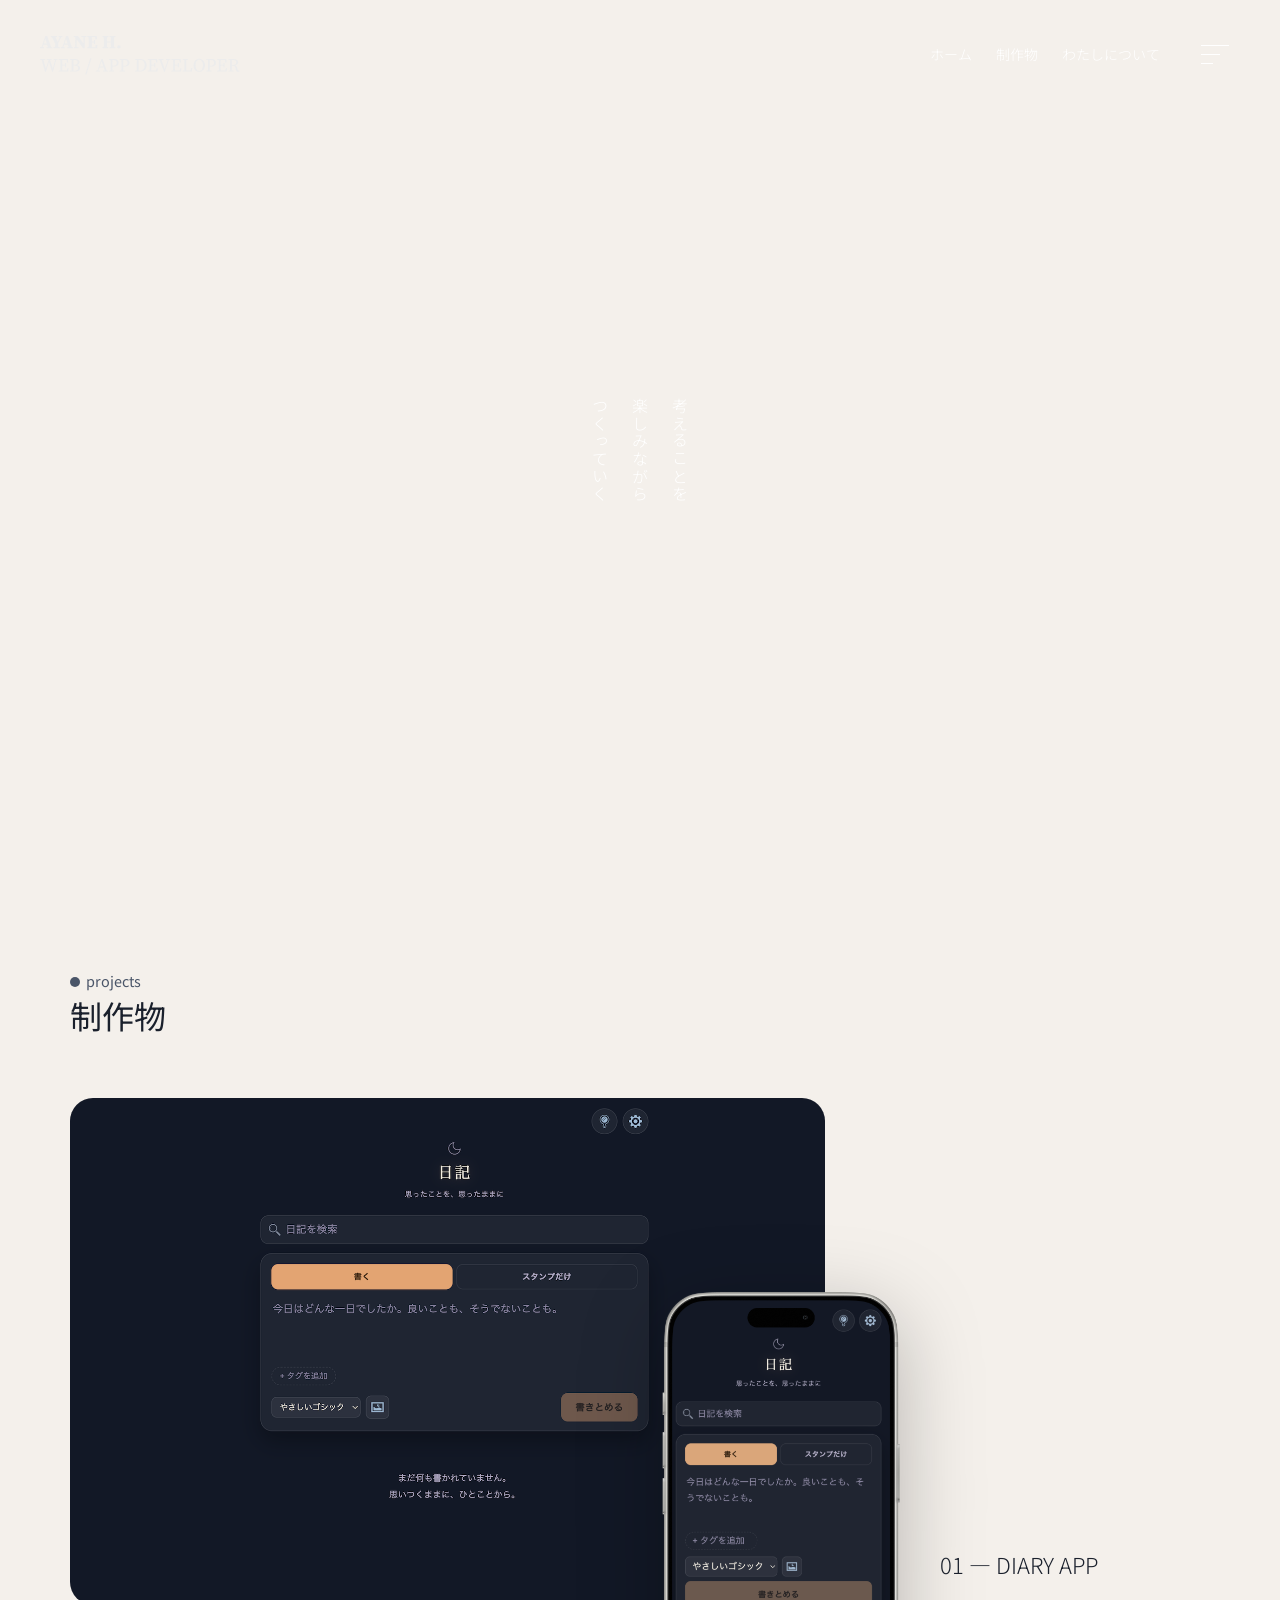
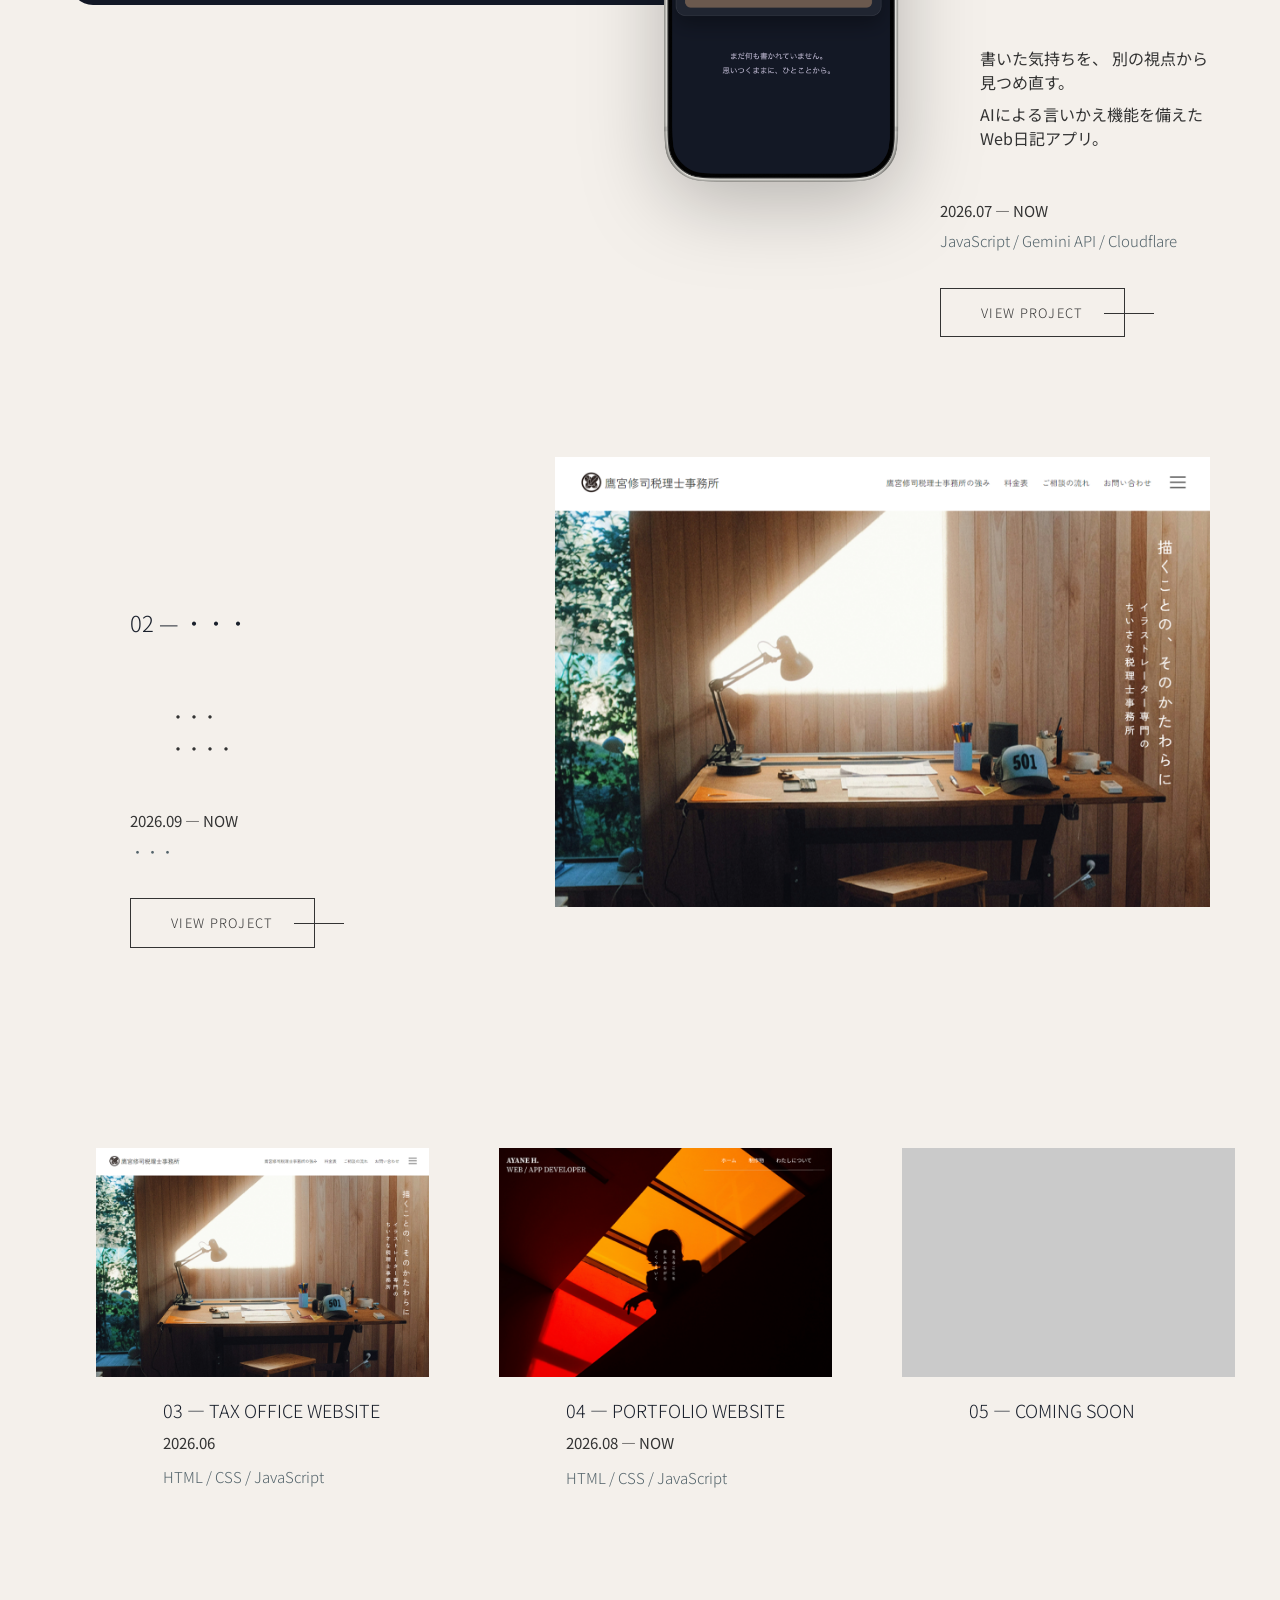
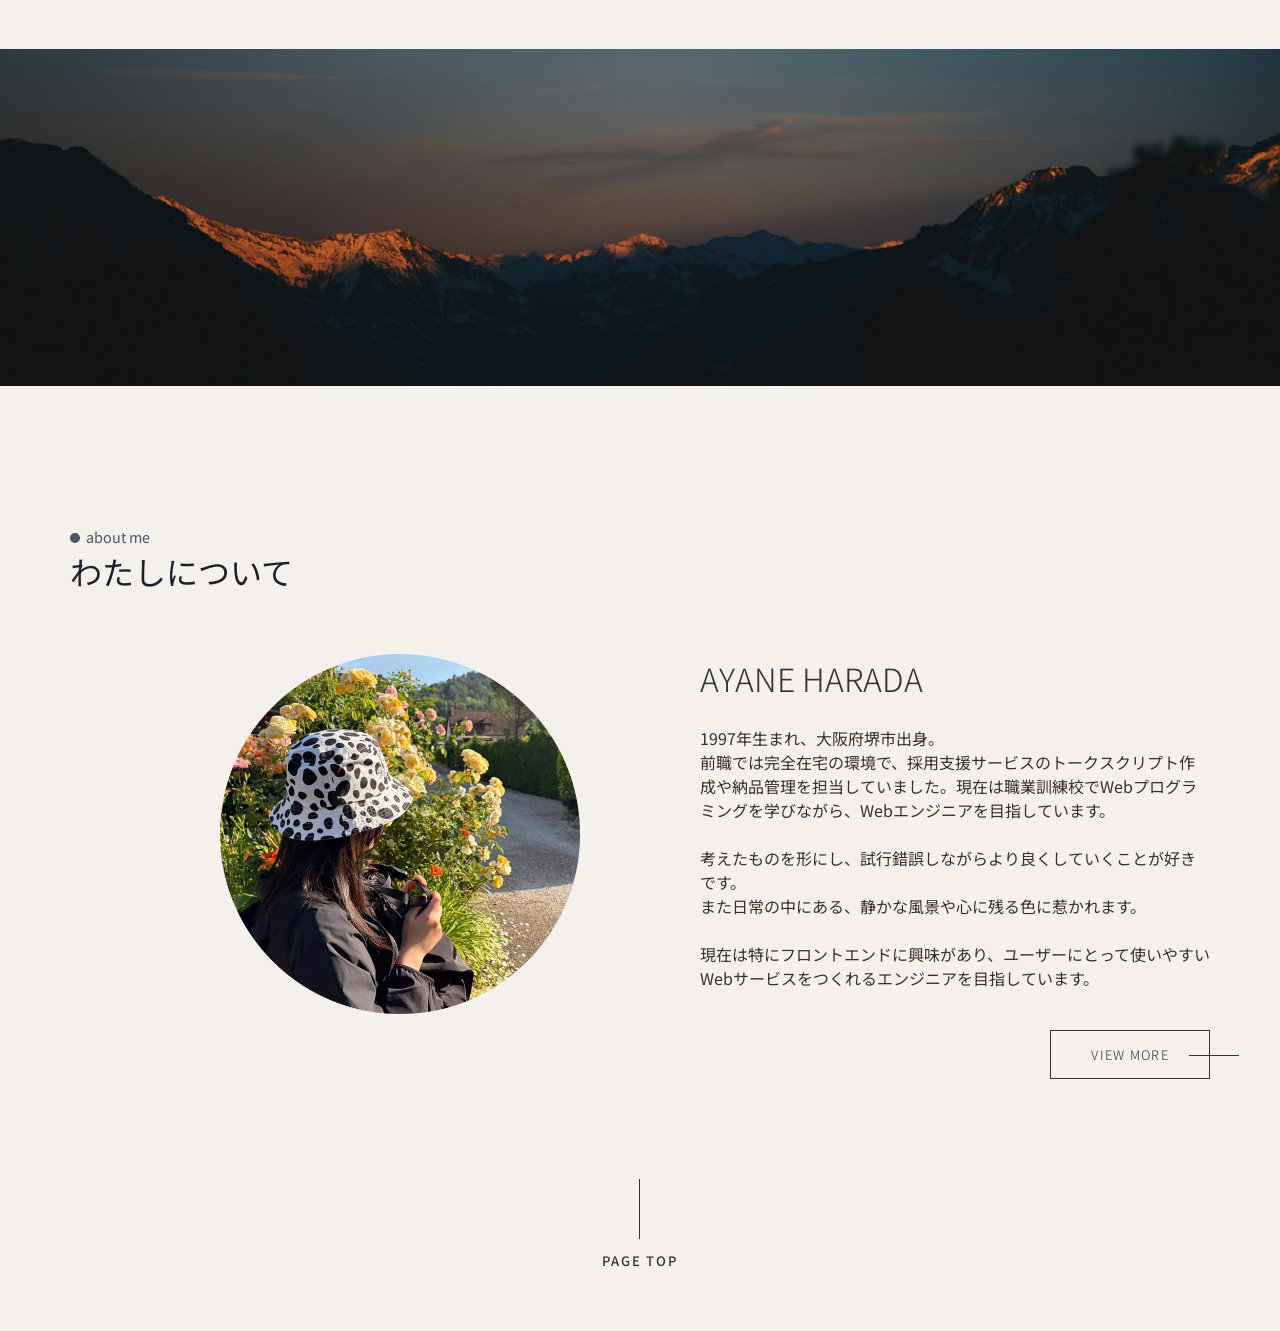
==== index.html @ 37dd0d67 "aboutセクションとページトップボタンを実装 - わたしについて(about)セクションのHTML/CSSを実装 - 区切り画像を通過している間だけハンバーガーメニューの色を白に切り替えるよう対応 " ====
<!DOCTYPE html>
<html lang="ja">

<head>
    <meta charset="UTF-8">
    <meta name="viewport" content="width=device-width, initial-scale=1.0">
    <title>Ayane Harada Portfolio</title>
    <link rel="stylesheet" href="css/style.css">
    <link rel="stylesheet" href="css/responsive.css">
    <link rel="preconnect" href="https://fonts.googleapis.com">
    <link rel="preconnect" href="https://fonts.gstatic.com" crossorigin>
    <link href="https://fonts.googleapis.com/css2?family=Noto+Sans+JP:wght@100..900&display=swap" rel="stylesheet">
</head>

<body>

    <header id="header">
        <p id="home">
            <a href="index.html">
                <img src="img/APP DEVELOPER.svg" alt="サイトロゴ" width="200" height="50">
            </a>
        </p>

        <nav>
            <ul class="nav-list">
                <li><a href="#home">ホーム</a></li>
                <li><a href="#projects-page">制作物</a></li>
                <li><a href="#aboutme-page">わたしについて</a></li>
            </ul>
        </nav>

        <!-- ハンバーガーメニュー -->
        <button class="burger-btn" aria-label="メニューを開く" aria-expanded="false">
            <span></span>
            <span></span>
            <span></span>
        </button>

        <!-- メニュー展開パネル -->
        <div class="menu-panel">
            <nav class="menu-panel-nav">
                <ul>
                    <li><a href="#home">ホーム</a></li>
                    <li><a href="#projects-page">制作物</a></li>
                    <li><a href="#aboutme-page">わたしについて</a></li>
                </ul>
            </nav>
        </div>
    </header>

    <main>
        <!-- ファーストビュー -->
        <section class="hero-section">
            <div class="slider-container">
                <!-- 初回演出用レイヤー（最前面で1回だけスライドインしてフェードアウト） -->
                <div class="image src1 slide-once"></div>

                <!-- ループ用レイヤー（最初から15秒周期でフェードループ） -->
                <div class="image src1 fade-loop"></div>
                <div class="image src2 fade-loop"></div>
                <div class="image src3 fade-loop"></div>
            </div>

            <div class="hero-text">
                <div class="text-column">考えることを</div>
                <div class="text-column">楽しみながら</div>
                <div class="text-column">つくっていく</div>
            </div>
        </section>

        <!-- 制作物 -->
        <section id="projects-page" class="projects-section">

            <h2>
                <span class="en">projects</span>
                <span class="ja">制作物</span>
            </h2>

            <!-- 制作物リスト -->
            <div class="projects-list">

                <!-- 作品01：画像（PC+スマホ）→ テキストの順 -->
                <article class="project-item project-item--featured project-item--01">
                    <a href="#" class="project-media">
                        <img src="img/日記アプリSS.png" alt="日記アプリPC版画面" class="project-media__pc">
                        <img src="img/日記アプリスマホSS.png" alt="日記アプリスマホ版画面" class="project-media__sp">
                    </a>

                    <div class="project-info">
                        <h3 class="project-info__title">01 — DIARY APP</h3>
                        <p class="project-info__text">書いた気持ちを、 別の視点から見つめ直す。</p>
                        <p class="project-info__text">AIによる言いかえ機能を備えた Web日記アプリ。</p>

                        <div class="project-meta">
                            <span class="project-meta__date">2026.07 — NOW</span>
                            <span class="project-meta__tech">JavaScript / Gemini API / Cloudflare</span>
                        </div>
                        <a class="project-button" href="#">VIEW PROJECT</a>
                    </div>
                </article>

                <!-- 作品02：テキスト → 画像の順（DOM順を入れ替えるだけで左右反転） -->
                <article class="project-item project-item--featured project-item--02">
                    <div class="project-info">
                        <h3 class="project-info__title">02 — ・・・</h3>
                        <p class="project-info__text">・・・</p>
                        <p class="project-info__text">・・・・</p>

                        <div class="project-meta">
                            <span class="project-meta__date">2026.09 — NOW</span>
                            <span class="project-meta__tech">・・・</span>
                        </div>
                        <a class="project-button" href="#">VIEW PROJECT</a>
                    </div>

                    <div class="project-media">
                        <img src="img/projects2.png" alt="作品02画面" class="project-media__image">
                    </div>
                </article>

                <!-- サブ作品（03以降）：画像 → テキストを縦に並べ、横3列に配置 -->
                <div class="sub-projects">

                    <!-- 03 -->
                    <article class="project-item project-item--sub">
                        <a href="#" class="project-media">
                            <img src="img/projects3.png" alt="作品03画面" class="project-media__image">
                        </a>
                        <h3 class="project-info__title">03 — TAX OFFICE WEBSITE</h3>
                        <div class="project-meta">
                            <span class="project-meta__date">2026.06</span>
                            <span class="project-meta__tech">HTML / CSS / JavaScript</span>
                        </div>
                    </article>

                    <!-- 04 -->
                    <article class="project-item project-item--sub">
                        <a href="#" class="project-media">
                            <img src="img/projects4.png" alt="作品04画面" class="project-media__image">
                        </a>
                        <h3 class="project-info__title">04 — PORTFOLIO WEBSITE</h3>
                        <div class="project-meta">
                            <span class="project-meta__date">2026.08 — NOW</span>
                            <span class="project-meta__tech">HTML / CSS / JavaScript</span>
                        </div>
                    </article>

                    <!-- 05 -->
                    <article class="project-item project-item--sub">
                        <a href="#" class="project-media">
                            <img src="img/projects5.png" alt="作品05画面" class="project-media__image">
                        </a>
                        <h3 class="project-info__title">05 — COMING SOON</h3>
                        <div class="project-meta">
                            <!-- <span class="project-meta__date">2026.08 — NOW</span> -->
                            <!-- <span class="project-meta__tech">HTML / CSS / JavaScript</span> -->
                        </div>
                    </article>
                </div>
            </div>
        </section>

        <!-- 区切り画像 -->
        <section class="section-divider">
            <img src="img/Night.png" alt="">
        </section>

        <!-- わたしについて -->
        <section id="aboutme-page" class="about-section">

            <h2>
                <span class="en">about me</span>
                <span class="ja">わたしについて</span>
            </h2>

            <div class="about-layout">
                <div class="about-media">
                    <img src="img/AboutMe.png" alt="原田彩音">
                </div>

                <div class="about-content">
                    <p class="about-name">AYANE HARADA</p>

                    <div class="about-block">
                        <p class="about-text">
                            1997年生まれ、大阪府堺市出身。
                        </p>
                        <p class="about-text">
                            前職では完全在宅の環境で、採用支援サービスのトークスクリプト作成や納品管理を担当していました。現在は職業訓練校でWebプログラミングを学びながら、Webエンジニアを目指しています。
                        </p>
                    </div>

                    <div class="about-block">
                        <p class="about-text">
                            考えたものを形にし、試行錯誤しながらより良くしていくことが好きです。<br>また日常の中にある、静かな風景や心に残る色に惹かれます。
                        </p>
                    </div>

                    <div class="about-block">
                        <p class="about-text">
                            現在は特にフロントエンドに興味があり、ユーザーにとって使いやすいWebサービスをつくれるエンジニアを目指しています。
                        </p>
                    </div>

                    <a class="project-button" href="#">VIEW MORE</a>
                </div>
            </div>
        </section>

        <!-- TOPに戻る -->
        <a href="#" class="page-top" aria-label="ページトップへ戻る">
            <span class="page-top__line"></span>
            <span class="page-top__text">PAGE TOP</span>
        </a>
    </main>

    <script src="js/script.js"></script>
</body>

</html>
---- css/style.css ----
@charset "utf-8";

/* ==========================================
リセットCSS
========================================== */
*,
*::before,
*::after {
    box-sizing: border-box;
}

body {
    margin: 0;
    padding: 0;
    line-height: 1.5;
    background-color: #f4f0eb;
    font-family: "Noto Sans JP", sans-serif;
    font-weight: 500;
    color: #333333;
}

img {
    max-width: 100%;
    height: auto;
    vertical-align: middle;
}

a {
    color: inherit;
    text-decoration: none;
}

ul,
ol {
    list-style: none;
    margin: 0;
    padding: 0;
}

/* ==========================================
ヘッダー
========================================== */
#header {
    position: absolute;
    top: 0;
    left: 0;
    width: 100%;
    z-index: 10;
    /* 画像より前面に表示 */

    /* レイアウト調整用（ロゴとナビを両端に配置） */
    display: flex;
    justify-content: space-between;
    align-items: center;
    padding: 20px 40px;
    /* 余白はお好みで調整 */
    box-sizing: border-box;
}

nav {
    position: fixed;
    top: 41px;
    right: 120px;
    z-index: 210;
}

/* メニューの文字を横並びにする */
.nav-list {
    display: flex;
    align-items: center;
    gap: 24px;
    list-style: none;
    margin: 0;
    padding: 0;

    transition: opacity 0.45s ease, transform 0.45s ease;
}

/* スクロール時：ナビだけ小さくして消す */
#header.is-scrolled .nav-list {
    opacity: 0;
    transform: translateX(40px);
    pointer-events: none;
}

#header.is-scrolled .burger-btn span {
    background-color: #333333;
}

#header.is-over-divider .burger-btn span {
    background-color: #FFFFFF;
}

ul a {
    color: #FFFFFF;
    font-size: 14px;
    white-space: nowrap;
    font-weight: 300;
    /* 画面が狭くなっても文字が途中で改行されないようにする */
}

.burger-btn {
    position: fixed;
    /* absolute → fixed。ヘッダーから切り離して単独で画面に固定 */
    top: 45px;
    /* ヘッダー基準のtop:50%だったので、画面基準の数値に置き換え。見た目を見て微調整してください */
    right: 4%;
    width: 28px;
    height: 20px;
    background: none;
    border: none;
    cursor: pointer;
    z-index: 210;
}

.burger-btn span {
    display: block;
    position: absolute;
    left: 0;
    height: 1px;
    background-color: #FFFFFF;
    transition: transform 0.3s ease, opacity 0.3s ease,
        top 0.3s ease background-color 0.3s ease;
}

.burger-btn span:nth-child(1) {
    top: 0;
    width: 100%;
    /* 1番上：一番長い (28px) */
}

.burger-btn span:nth-child(2) {
    top: 9px;
    width: 70%;
    /* 真ん中：中くらい (約20px) */
}

.burger-btn span:nth-child(3) {
    top: 18px;
    width: 45%;
    /* 1番下：一番短い (約13px) */
}

.burger-btn.is-active span:nth-child(1) {
    top: 9px;
    width: 100%;
    transform: rotate(45deg);
}

.burger-btn.is-active span:nth-child(2) {
    opacity: 0;
}

.burger-btn.is-active span:nth-child(3) {
    top: 9px;
    width: 100%;
    transform: rotate(-45deg);
}

/* ==========================================
ハンバーガーメニュー展開パネル
========================================== */

.menu-panel {
    position: fixed;
    top: 20px;
    right: 20px;
    width: 250px;
    min-height: 260px;
    padding: 80px 40px 40px;
    background-color: #E8E1D8;
    border-radius: 12px;
    z-index: 100;
    opacity: 0;
    visibility: hidden;
    transform: translateY(-15px) scale(0.96);
    transform-origin: top right;
    transition:
        opacity 0.5s ease,
        transform 0.5s ease,
        visibility 0.5s ease;
}

.menu-panel.is-open {
    opacity: 1;
    visibility: visible;
    transform: translateY(0) scale(1);
}

.menu-panel-nav ul {
    display: flex;
    flex-direction: column;
    gap: 25px;
}

.menu-panel-nav a {
    display: block;
    color: #333333;
    font-size: 15px;
    font-weight: 400;
    transition: opacity 0.2s ease;
}

.menu-panel-nav a:hover {
    opacity: 0.5;
}

.burger-btn.is-active span {
    background-color: #333333;
}


/* ==========================================
ファーストビュー全体設定
========================================== */
.hero-section {
    position: relative;
    width: 100%;
    height: 100vh;
    overflow: hidden;
}

/* ==========================================
スライドコンテナ＆画像設定
========================================== */
.slider-container {
    position: absolute;
    top: 0;
    left: 0;
    width: 100%;
    height: 100%;
    z-index: 1;
}

.image {
    position: absolute;
    top: 0;
    left: 0;
    bottom: 0;
    right: 0;
    opacity: 0;
    background-size: cover;
    background-position: center center;
}

/* 画像パス指定 */
.src1 {
    background-image: url(../img/FVimage1.jpg);
}

.src2 {
    background-image: url(../img/FVimage2.jpg);
}

.src3 {
    background-image: url(../img/FVimage3.jpg);
}

/* ==========================================
アニメーション制御（分離構造）
 ========================================== */
/* 1. 初回演出（最前面レイヤー：1周目・1枚目専用） - z-index: 2 で手前に配置 - 無限ループ（infinite）ではなく「1」回のみ実行 */
.image.slide-once {
    z-index: 2;
    animation: first-slide-animation 15s 1 forwards;
    animation-delay: 3s;
}

.fade-loop:nth-of-type(2) {
    animation: image-switch-animation 15s infinite;
    animation-delay: 18s;
}

/* 2枚目：5秒後からスタート */
.fade-loop:nth-of-type(3) {
    animation: image-switch-animation 15s infinite;
    animation-delay: 8s;
}

/* 3枚目：10秒後からスタート */
.fade-loop:nth-of-type(4) {
    animation: image-switch-animation 15s infinite;
    animation-delay: 13s;
}

/* ==========================================
Keyframes（アニメーション定義）
========================================== */
/* 初回1回目専用：右からスライドイン */
@keyframes first-slide-animation {
    0% {
        opacity: 0;
        transform: translateX(100%);
    }

    8.33% {
        /* スライドイン完了 */
        opacity: 1;
        transform: translateX(0);
    }

    33.33% {
        /* 表示維持 */
        opacity: 1;
        transform: translateX(0);
    }

    41.66% {
        /* フェードアウト完了（以降は下層のループにバトンタッチ） */
        opacity: 0;
        transform: translateX(0);
    }

    100% {
        opacity: 0;
        transform: translateX(0);
    }
}

/* 2周目以降・2枚目/3枚目：通常のフェードループ */
@keyframes image-switch-animation {
    0% {
        opacity: 0;
    }

    8.33% {
        opacity: 1;
    }

    33.33% {
        opacity: 1;
    }

    41.66% {
        opacity: 0;
    }

    100% {
        opacity: 0;
    }
}

/* ==========================================
中央固定の日本語3列テキスト
========================================== */
.hero-text {
    position: absolute;
    top: 50%;
    left: 50%;
    transform: translate(-50%, -50%);

    z-index: 3;

    display: flex;
    flex-direction: row-reverse;
    gap: 1rem;
}

.text-column {
    font-size: 16px;

    writing-mode: vertical-rl;
    letter-spacing: 0.1em;
    opacity: 0;
    transform: translateY(40px);
    animation: text-slide-up 1s ease-out forwards;
}

.text-column:nth-child(1) {
    animation-delay: 0.6s;
}

.text-column:nth-child(2) {
    animation-delay: 0.8s;
}

.text-column:nth-child(3) {
    animation-delay: 1s;
}

@keyframes text-slide-up {
    from {
        opacity: 0;
        transform: translateY(40px);
    }

    to {
        opacity: 1;
        transform: translateY(0);
    }
}

.text-column {
    -webkit-font-smoothing: antialiased;
    -moz-osx-font-smoothing: grayscale;
}

/* ==========================================
見出し共通（h2）
========================================== */
h2 {

    display: flex;
    flex-direction: column;
    /* 上下に並べる */
    gap: 4px;
    /* 隙間の調整 */
    font-weight: normal;
}

/* 英語サブタイトル */
h2 .en {
    font-size: 0.9rem;
    color: #4a5568;
    /* 文字色 */
    display: flex;
    align-items: center;
    /* 丸と文字の高さを揃える */
    gap: 6px;
    /* 丸と文字の間隔 */
}

/* 左側の黒丸 */
h2 .en::before {
    content: "";
    display: inline-block;
    width: 10px;
    /* 丸の幅 */
    height: 10px;
    /* 丸の高さ */
    background-color: #4a5568;
    /* 丸の色 */
    border-radius: 50%;
    /* 完全な丸にする */
    transform: translateY(1px);
}

/* 日本語メインタイトル（基本値。制作物セクション内は下の .projects-section h2 .ja で32pxに上書き） */
h2 .ja {
    font-size: 1.8rem;
    color: #1a202c;
    line-height: 1.2;
}

/* ==========================================
制作物セクション
========================================== */

.projects-section {
    --projects-gutter: 70px;
    padding: 50px var(--projects-gutter) 0;
}

.projects-section h2 .ja {
    font-size: 32px;
}

.projects-list {
    display: flex;
    flex-direction: column;
    gap: 120px;
    margin-top: 64px;
}

/* ---------- 01・02：大きい2カラム作品（.project-item--featured） ---------- */
.project-item--featured {
    display: flex;
    align-items: flex-start;
    gap: 40px;
}

.project-item--02 .project-media {
    flex: 1.7;
    align-self: stretch;
    min-width: 0;
}

.project-item--featured .project-info {
    flex: 1;
    min-width: 0;
}

/* 01：PC画像 + スマホ画像を重ねて配置 */
.project-item--01 .project-media {
    position: relative;
    width: 830px;
}

.project-media__pc {
    display: block;
    width: 755px;
    border-radius: 23px;
}

.project-media__sp {
    position: absolute;
    right: 0;
    bottom: -180px;
    width: 238px;
    filter: drop-shadow(0 20px 40px rgba(0, 0, 0, 0.25));
}

.project-item--01 .project-info {
    margin-top: 450px;
}

.project-item--02 .project-info {
    margin-top: 149px;
    margin-left: 60px;
}

.project-item--02 .project-media__image {
    width: 100%;
    object-fit: cover;
}

.project-item--02 .project-info {
    /* 画像の上端を基準に149px下げた位置からテキストが始まる */
    margin-top: 149px;
}

/* 画像ホバー */
.project-media {
    display: block;
    cursor: pointer;
}

.project-media__pc,
.project-item--02 .project-media__image {
    transition: transform 0.4s ease;
}

.project-media:hover .project-media__pc,
.project-item--02 .project-media:hover .project-media__image {
    transform: scale(1.03);
}

/* ---------- 01・02 共通：テキストまわり ---------- */
.project-info__title {
    margin: 0;
    font-size: 22px;
    font-weight: 300;
    color: #1a202c;
}

.project-item--featured .project-info__text {
    margin: 8px 0 0 40px;
    font-size: 16px;
    font-weight: 400;
}

.project-item--featured .project-info__text:first-of-type {
    margin-top: 65px
}

.project-meta {
    display: flex;
    flex-direction: column;
    gap: 8px;
    margin-top: 50px;
    font-weight: 300;
}

.project-meta__date,
.project-meta__tech {
    font-size: 15px;
}

.project-meta__date {
    font-weight: 400;
}

.project-meta__tech {
    color: #53636A;
}

/* ---------- 03〜05：サブ作品（.project-item--sub）横並び3列 ---------- */
.sub-projects {
    display: flex;
    justify-content: center;
    gap: 70px;
    padding-left: 51px;
    margin-top: 80px;
}

.project-item--sub {
    flex: 0 0 calc((100% - 90px) / 3);
    text-align: left;
}

.project-item--sub .project-media__image {
    width: 100%;
    height: auto;
}

.project-item--sub .project-info__title {
    margin-top: 20px;
    font-size: 18px;
    /* 指定なしのため01/02より少し小さめに設定。要調整 */
}

.project-item--sub .project-meta {
    margin-top: 8px;
    gap: 12px;
}

.project-item--sub .project-info__title,
.project-item--sub .project-meta {
    margin-left: 20%;
}

.project-item--sub .project-media__image {
    transition: transform 0.4s ease;
}

.project-item--sub .project-media:hover .project-media__image {
    transform: scale(1.03);
}

/* ---------- VIEW PROJECT ボタン ----------
参考コード（border:3px / serif / 中央寄せ大ボタン）から、
サイトの細めボーダー・Noto Sans JP・左寄せ小ボタンに調整。
ホバー時に右側の線が伸びるアニメーションはそのまま活用。
------------------------------------------- */
.project-button {
    display: inline-block;
    position: relative;
    margin-top: 35px;
    padding: 14px 40px;
    border: 0.5px solid #333333;
    font-family: "Noto Sans JP", sans-serif;
    font-size: 13px;
    font-weight: 300;
    letter-spacing: 0.1em;
    color: #333333;
    text-align: center;
    text-decoration: none;
    cursor: pointer;
    transition: all 0.3s;
}

.project-button::after {
    content: "";
    position: absolute;
    top: 50%;
    right: -30px;
    width: 50px;
    height: 1px;
    background: #333333;
    transition: all 0.3s ease;
}

.project-button:hover {
    background-color: #333333;
    color: #ffffff;
}

.project-button:hover::after {
    animation: project-button-line 700ms;
}

@keyframes project-button-line {
    0% {
        transform: scale3d(1, 1, 1);
        transform-origin: 100% 0;
    }

    50% {
        transform: scale3d(0, 1, 1);
        transform-origin: 100% 0;
    }

    50.1% {
        transform: scale3d(0, 1, 1);
        transform-origin: 0 0;
    }

    100% {
        transform: scale3d(1, 1, 1);
        transform-origin: 0 0;
    }
}

/* ---------- 区切り画像 ---------- */
.section-divider {
    width: 100%;
    margin-top: 160px;
    margin-bottom: 70px;
}

/* ==========================================
about セクション
========================================== */

.about-section {
    --about-gutter: 70px;
    padding: 50px var(--about-gutter) 0;
}

.about-section h2 .ja {
    font-size: 32px;
}

/* 余白　画像　余白　テキスト　余白 のレイアウト */
.about-layout {
    display: flex;
    align-items: flex-start;
    gap: 120px;
    margin-top: 64px;
    margin-left: 150px;
}

.about-media {
    flex: 0 0 360px;
}


.about-media img {
    display: block;
    width: 100%;
    height: auto;
}

/* テキスト側 */
.about-content {
    flex: 1;
    max-width: 600px;
    min-width: 0;
    display: flex;
    flex-direction: column;
}

.about-name {
    margin: 0;
    font-size: 32px;
    font-weight: 300;
}

.about-block {
    margin-top: 24px;
}

.about-text {
    margin: 0;
    font-size: 16px;
    font-weight: 400;
    line-height: 1.5;
}

/* VIEW MORE　*/
.about-content .project-button {
    align-self: flex-end;
    margin-top: 40px;
}

/* ==========================================
ページトップへ戻るボタン
========================================== */
.page-top {
    display: flex;
    flex-direction: column;
    align-items: center;
    gap: 12px;

    width: fit-content;
    margin: 100px auto 60px; /* 上下の余白はお好みで */

    color: #333333;
    text-decoration: none;
}

.page-top__line {
    display: block;
    width: 1px;
    height: 60px;
    background-color: #333333;
}

.page-top__text {
    font-size: 13px;
    letter-spacing: 0.15em;
}
---- css/responsive.css ----
@charset "utf-8";

@media screen and (max-width: 1024px) {
    #header {
        padding: 16px 24px;
    }

    #home img {
        width: 160px;
        height: auto;
    }

    nav {
        margin-right: 80px;
    }

    .nav-list {
        gap: 18px;
    }

    ul a {
        font-size: 13px;
    }
}

/* ==========================================
SP（〜768px）
横並びのナビリストを非表示にし、
ハンバーガーメニューのみに切り替え
========================================== */
@media screen and (max-width: 768px) {

    .src2 {
        background-position: 43% center;
    }

    /* 横並びリストは非表示。ハンバーガーメニューのみ使用 */
    nav {
        margin-right: 0;
    }

    .nav-list {
        display: none;
    }

    #header {
        padding: 16px 20px;
    }

    #home img {
        width: 140px;
        height: auto;
    }

    /* ハンバーガーボタン：PC版と同じ右上表示のまま、位置だけ調整 */
    .burger-btn {
        right: 25px;
    }

    /* 展開パネル：PC版と同じ「右上に箱が出る」形を維持しつつ画面幅に収める */
    .menu-panel {
        top: 16px;
        right: 16px;
        width: 220px;
        min-height: 220px;
        padding: 70px 32px 32px;
    }

    .menu-panel-nav a {
        font-size: 14px;
    }

    /* ファーストビューの中央テキスト */
    .hero-text {
        gap: 0.75rem;
    }

    .text-column {
        font-size: 14px;
    }
}

/* ==========================================
小型SP（〜480px）
========================================== */
@media screen and (max-width: 480px) {
    #header {
        padding: 14px 16px;
    }

    #home img {
        width: 120px;
        height: auto;
    }

    .burger-btn {
        right: 25px;
        width: 24px;
        height: 18px;
    }

    .burger-btn span:nth-child(2) {
        top: 8px;
    }

    .burger-btn span:nth-child(3) {
        top: 16px;
    }

    .burger-btn.is-active span:nth-child(1),
    .burger-btn.is-active span:nth-child(3) {
        top: 8px;
    }

    /* 展開パネル：画面幅からはみ出さないよう幅を可変に */
    .menu-panel {
        top: 12px;
        right: 12px;
        width: calc(100vw - 24px);
        max-width: 200px;
        min-height: 200px;
        padding: 64px 28px 28px;
    }

    .hero-text {
        gap: 0.5rem;
    }

    .text-column {
        font-size: 13px;
        letter-spacing: 0.08em;
    }
}
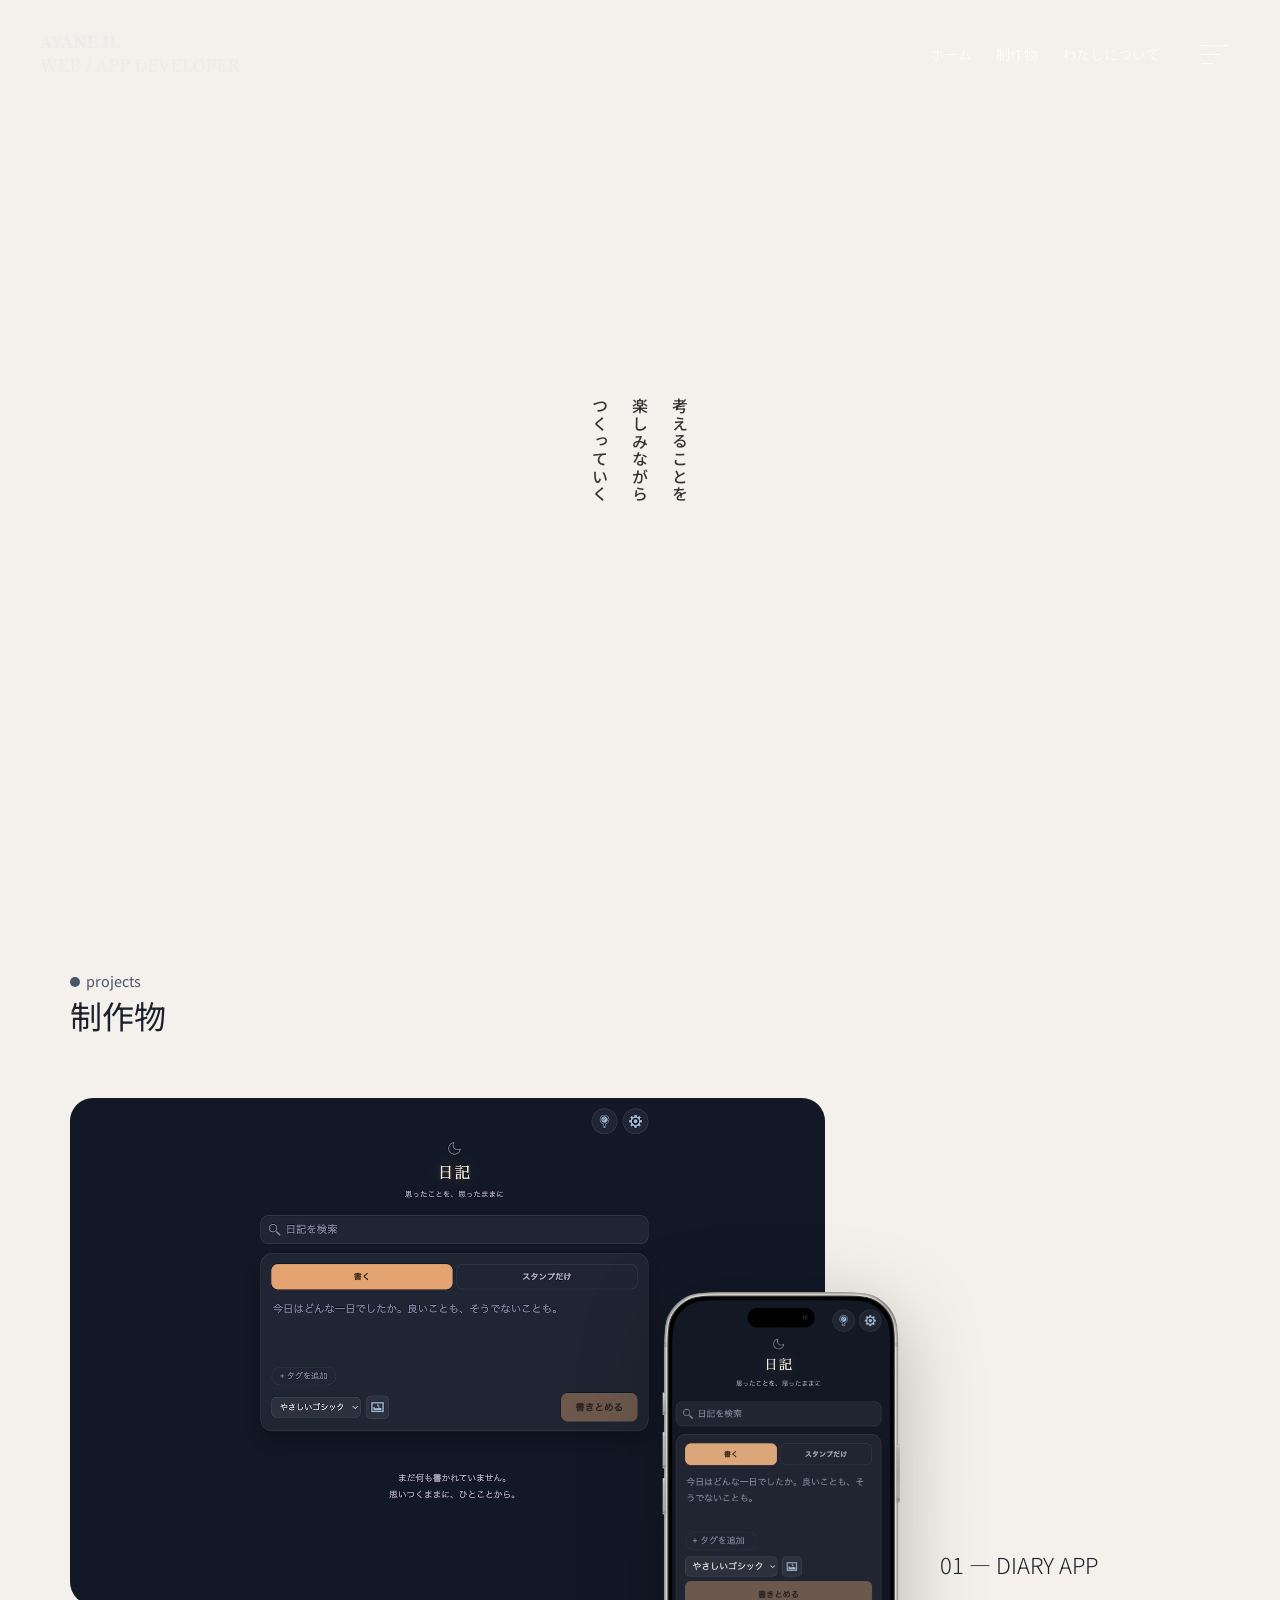
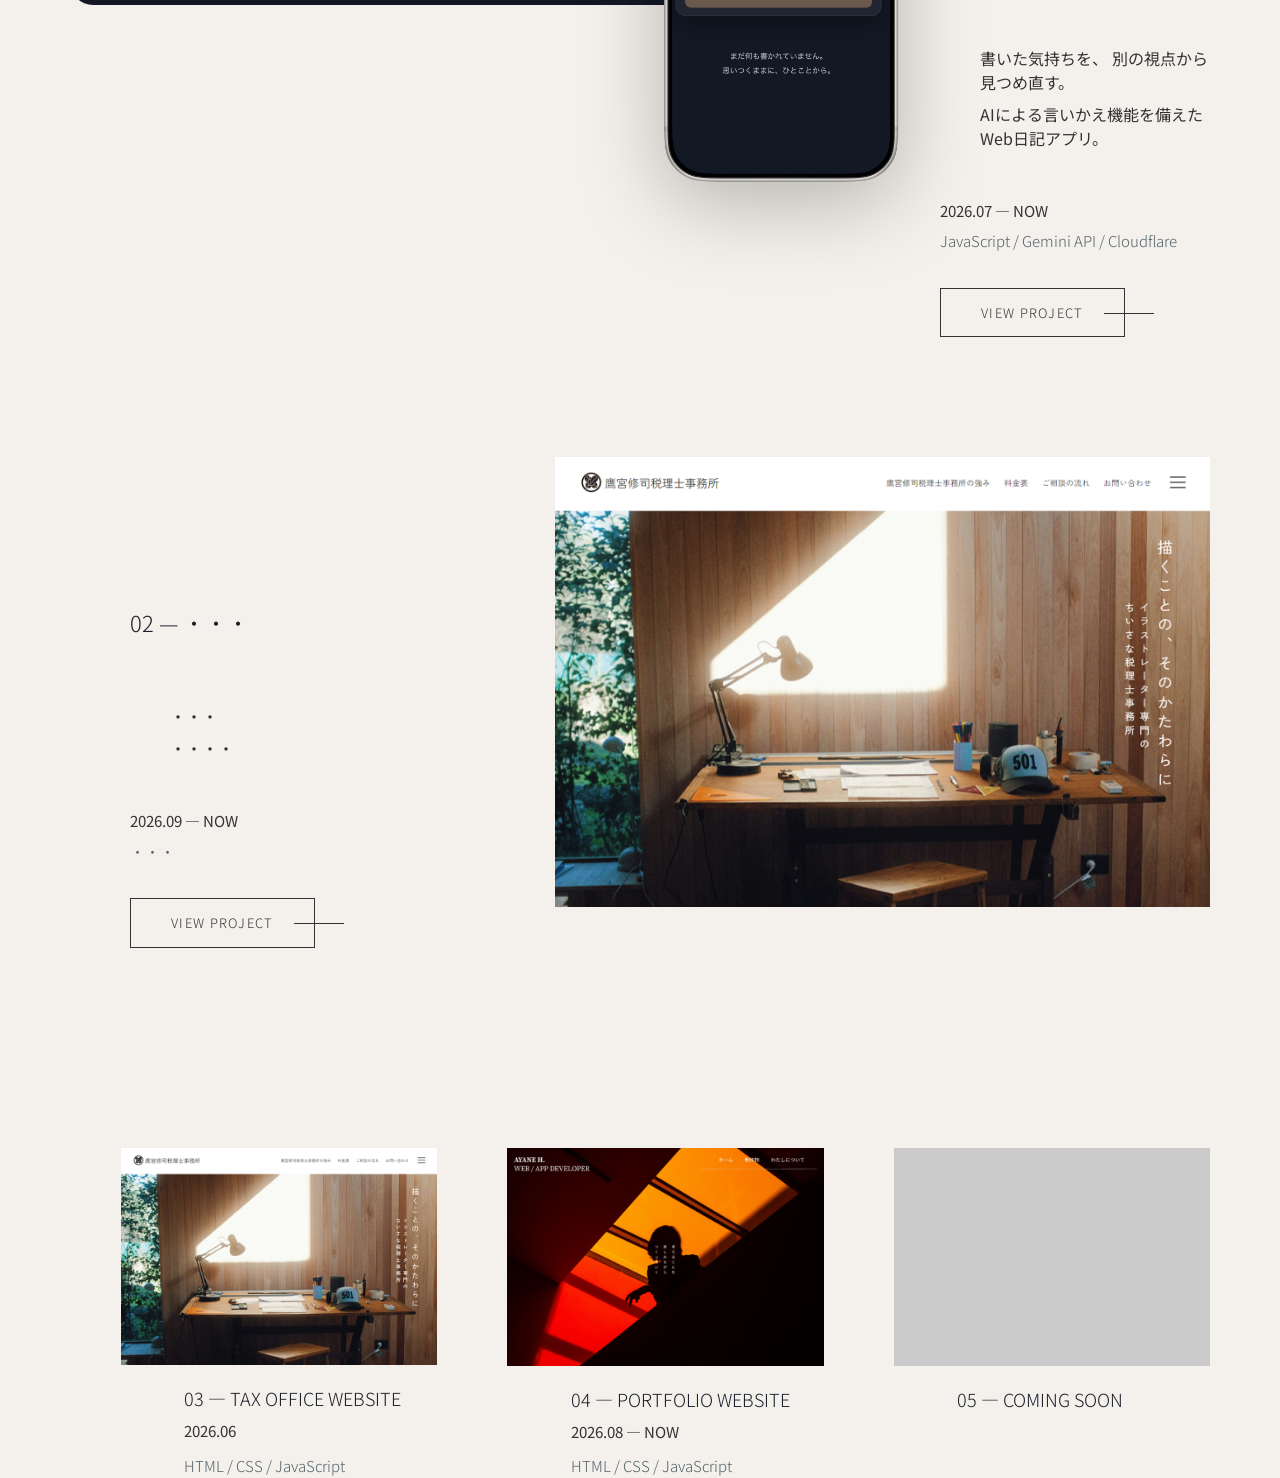
==== commit 9a05c62d: "Merge pull request #2 from ayane-h/feat/projects-page 制作物（Projects）セクションを追加" ====
--- a/index.html
+++ b/index.html
@@ -159,59 +159,6 @@
                 </div>
             </div>
         </section>
-
-        <!-- 区切り画像 -->
-        <section class="section-divider">
-            <img src="img/Night.png" alt="">
-        </section>
-
-        <!-- わたしについて -->
-        <section id="aboutme-page" class="about-section">
-
-            <h2>
-                <span class="en">about me</span>
-                <span class="ja">わたしについて</span>
-            </h2>
-
-            <div class="about-layout">
-                <div class="about-media">
-                    <img src="img/AboutMe.png" alt="原田彩音">
-                </div>
-
-                <div class="about-content">
-                    <p class="about-name">AYANE HARADA</p>
-
-                    <div class="about-block">
-                        <p class="about-text">
-                            1997年生まれ、大阪府堺市出身。
-                        </p>
-                        <p class="about-text">
-                            前職では完全在宅の環境で、採用支援サービスのトークスクリプト作成や納品管理を担当していました。現在は職業訓練校でWebプログラミングを学びながら、Webエンジニアを目指しています。
-                        </p>
-                    </div>
-
-                    <div class="about-block">
-                        <p class="about-text">
-                            考えたものを形にし、試行錯誤しながらより良くしていくことが好きです。<br>また日常の中にある、静かな風景や心に残る色に惹かれます。
-                        </p>
-                    </div>
-
-                    <div class="about-block">
-                        <p class="about-text">
-                            現在は特にフロントエンドに興味があり、ユーザーにとって使いやすいWebサービスをつくれるエンジニアを目指しています。
-                        </p>
-                    </div>
-
-                    <a class="project-button" href="#">VIEW MORE</a>
-                </div>
-            </div>
-        </section>
-
-        <!-- TOPに戻る -->
-        <a href="#" class="page-top" aria-label="ページトップへ戻る">
-            <span class="page-top__line"></span>
-            <span class="page-top__text">PAGE TOP</span>
-        </a>
     </main>
 
     <script src="js/script.js"></script>
--- a/css/style.css
+++ b/css/style.css
@@ -87,10 +87,6 @@
     background-color: #333333;
 }
 
-#header.is-over-divider .burger-btn span {
-    background-color: #FFFFFF;
-}
-
 ul a {
     color: #FFFFFF;
     font-size: 14px;
@@ -100,10 +96,8 @@
 }
 
 .burger-btn {
-    position: fixed;
-    /* absolute → fixed。ヘッダーから切り離して単独で画面に固定 */
-    top: 45px;
-    /* ヘッダー基準のtop:50%だったので、画面基準の数値に置き換え。見た目を見て微調整してください */
+    position: fixed;      /* absolute → fixed。ヘッダーから切り離して単独で画面に固定 */
+    top: 45px;            /* ヘッダー基準のtop:50%だったので、画面基準の数値に置き換え。見た目を見て微調整してください */
     right: 4%;
     width: 28px;
     height: 20px;
@@ -120,7 +114,7 @@
     height: 1px;
     background-color: #FFFFFF;
     transition: transform 0.3s ease, opacity 0.3s ease,
-        top 0.3s ease background-color 0.3s ease;
+    top 0.3s ease background-color 0.3s ease;
 }
 
 .burger-btn span:nth-child(1) {
@@ -399,7 +393,7 @@
 見出し共通（h2）
 ========================================== */
 h2 {
-
+    
     display: flex;
     flex-direction: column;
     /* 上下に並べる */
@@ -566,7 +560,7 @@
     font-size: 15px;
 }
 
-.project-meta__date {
+.project-meta__date{
     font-weight: 400;
 }
 
@@ -584,7 +578,7 @@
 }
 
 .project-item--sub {
-    flex: 0 0 calc((100% - 90px) / 3);
+    flex: 0 0 calc((100% - 140px) / 3);
     text-align: left;
 }
 
@@ -680,103 +674,3 @@
         transform-origin: 0 0;
     }
 }
-
-/* ---------- 区切り画像 ---------- */
-.section-divider {
-    width: 100%;
-    margin-top: 160px;
-    margin-bottom: 70px;
-}
-
-/* ==========================================
-about セクション
-========================================== */
-
-.about-section {
-    --about-gutter: 70px;
-    padding: 50px var(--about-gutter) 0;
-}
-
-.about-section h2 .ja {
-    font-size: 32px;
-}
-
-/* 余白　画像　余白　テキスト　余白 のレイアウト */
-.about-layout {
-    display: flex;
-    align-items: flex-start;
-    gap: 120px;
-    margin-top: 64px;
-    margin-left: 150px;
-}
-
-.about-media {
-    flex: 0 0 360px;
-}
-
-
-.about-media img {
-    display: block;
-    width: 100%;
-    height: auto;
-}
-
-/* テキスト側 */
-.about-content {
-    flex: 1;
-    max-width: 600px;
-    min-width: 0;
-    display: flex;
-    flex-direction: column;
-}
-
-.about-name {
-    margin: 0;
-    font-size: 32px;
-    font-weight: 300;
-}
-
-.about-block {
-    margin-top: 24px;
-}
-
-.about-text {
-    margin: 0;
-    font-size: 16px;
-    font-weight: 400;
-    line-height: 1.5;
-}
-
-/* VIEW MORE　*/
-.about-content .project-button {
-    align-self: flex-end;
-    margin-top: 40px;
-}
-
-/* ==========================================
-ページトップへ戻るボタン
-========================================== */
-.page-top {
-    display: flex;
-    flex-direction: column;
-    align-items: center;
-    gap: 12px;
-
-    width: fit-content;
-    margin: 100px auto 60px; /* 上下の余白はお好みで */
-
-    color: #333333;
-    text-decoration: none;
-}
-
-.page-top__line {
-    display: block;
-    width: 1px;
-    height: 60px;
-    background-color: #333333;
-}
-
-.page-top__text {
-    font-size: 13px;
-    letter-spacing: 0.15em;
-}
--- a/css/responsive.css
+++ b/css/responsive.css
@@ -1,4 +1,31 @@
 @charset "utf-8";
+
+/* ==========================================
+共通（全画面幅）
+========================================== */
+
+/* ハンバーガーメニュー：ul a の white-space:nowrap を継承して
+   文字が箱からはみ出ていたのを修正 */
+.menu-panel-nav a {
+    white-space: normal;
+}
+
+.menu-panel {
+    width: 260px;
+}
+
+.section-divider {
+    height: 18vh;
+    min-height: 180px;
+    overflow: hidden;
+}
+
+.section-divider img {
+    width: 100%;
+    height: 100%;
+    object-fit: cover;
+    object-position: center;
+}
 
 @media screen and (max-width: 1024px) {
     #header {
@@ -10,16 +37,162 @@
         height: auto;
     }
 
+    /* ハンバーガーメニューとの余白が広すぎたため縮小 */
     nav {
-        margin-right: 80px;
+        margin-right: 8px;
+    }
+
+    .burger-btn {
+        right: 57px;
     }
 
     .nav-list {
         gap: 18px;
     }
 
+    /* 区切り画像：PCより少し縦幅を大きくする */
+    .section-divider {
+        height: 24vh;
+        min-height: 220px;
+    }
+
     ul a {
         font-size: 13px;
+    }
+
+    /* ==========================================
+    見出し共通：左上配置を明示
+    ========================================== */
+    h2 {
+        align-items: flex-start;
+        text-align: left;
+    }
+
+    /* ==========================================
+    制作物セクション
+    ========================================== */
+    .projects-section {
+        --projects-gutter: 40px;
+        padding-top: 40px;
+    }
+
+    .projects-list {
+        gap: 90px;
+        margin-top: 48px;
+    }
+
+    /* 01・02：画像を上、テキストを下に積む */
+    .project-item--featured {
+        flex-direction: column;
+        align-items: stretch;
+        gap: 0;
+    }
+
+    .project-item--featured .project-info,
+    .project-item--02 .project-media {
+        flex: none;
+    }
+
+    .project-item--featured .project-info {
+        padding-left: 40px;
+    }
+
+    .project-item--01 .project-media,
+    .project-item--02 .project-media {
+        width: 100%;
+    }
+
+    .project-media__pc,
+    .project-item--02 .project-media__image {
+        width: 100%;
+    }
+
+    /* スマホ画像はPCと同じく右下に重ねる（位置はOKなのでサイズのみ縮小＝3分の2） */
+    .project-media__sp {
+        width: 25%;
+        right: 0;
+        bottom: -110px;
+    }
+
+    .project-item--01 .project-info {
+        margin-top: 100px;
+    }
+
+    /* 02はDOM順がテキスト→画像なので、画像を視覚的に先頭へ */
+    .project-item--02 .project-media {
+        order: -1;
+    }
+
+    .project-item--02 .project-info {
+        margin-top: 32px;
+        margin-left: 0;
+    }
+
+    .project-item--featured .project-info__text {
+        margin-left: 0;
+    }
+
+    .project-item--featured .project-info__text:first-of-type {
+        margin-top: 24px;
+    }
+
+    /* レスポンシブ表示にはホバー操作がないため、
+       ホバー時の動き・右の横線を無効化し、角を丸く */
+    .project-button {
+        border-radius: 30px;
+    }
+
+    .project-button::after {
+        display: none;
+    }
+
+    .project-button:hover {
+        background-color: transparent;
+        color: #333333;
+    }
+
+    /* 03〜05：グリッド化して折り返しやすくする（横並び3列を維持） */
+    .sub-projects {
+        display: grid;
+        grid-template-columns: repeat(3, 1fr);
+        gap: 32px;
+        padding-left: 0;
+        margin-top: 60px;
+    }
+
+    .project-item--sub .project-info__title,
+    .project-item--sub .project-meta {
+        margin-left: 0;
+    }
+
+    .project-item--featured .project-meta {
+        flex-direction: row;
+        align-items: center;
+        gap: 12px;
+        flex-wrap: wrap;
+        margin-top: 28px;
+    }
+
+    .project-item--featured .project-meta__tech::before {
+        content: "／";
+        margin-right: 12px;
+        color: #53636A;
+    }
+
+    /* ==========================================
+    about セクション
+    ========================================== */
+    .about-layout {
+        margin-left: 0;
+        gap: 48px;
+    }
+
+    .about-media {
+        flex: 0 0 260px;
+    }
+
+    .about-content {
+        max-width: none;
     }
 }
 
@@ -61,9 +234,9 @@
     .menu-panel {
         top: 16px;
         right: 16px;
-        width: 220px;
+        width: 240px;
         min-height: 220px;
-        padding: 70px 32px 32px;
+        padding: 70px 36px 32px 32px;
     }
 
     .menu-panel-nav a {
@@ -77,6 +250,118 @@
 
     .text-column {
         font-size: 14px;
+    }
+
+    /* ==========================================
+    制作物セクション
+    ========================================== */
+    .projects-section {
+        --projects-gutter: 24px;
+        padding-top: 32px;
+    }
+
+    .projects-section h2 .ja,
+    .about-section h2 .ja {
+        font-size: 26px;
+    }
+
+    .projects-list {
+        gap: 72px;
+        margin-top: 40px;
+    }
+
+    .project-media__pc {
+        border-radius: 16px;
+    }
+
+    .project-media__sp {
+        width: 34%;
+        right: 0;
+        bottom: -80px;
+    }
+
+    .project-item--01 .project-info {
+        margin-top: 100px;
+    }
+
+    .project-info__title {
+        font-size: 19px;
+    }
+
+    .project-item--featured .project-info__text {
+        margin-top: 0;
+        font-size: 15px;
+    }
+
+    .project-item--featured .project-info__text:first-of-type {
+        margin-top: 16px;
+    }
+
+    .project-meta {
+        margin-top: 32px;
+    }
+
+    .project-button {
+        padding: 12px 32px;
+        margin-top: 24px;
+    }
+
+    .section-divider {
+        height: 38vh;
+        min-height: 260px;
+    }
+
+    /* 03〜05：タブレット幅は2列にして窮屈さを回避 */
+    .sub-projects {
+        grid-template-columns: repeat(2, 1fr);
+        gap: 40px 24px;
+        margin-top: 48px;
+    }
+
+    .project-item--sub .project-info__title {
+        font-size: 16px;
+        margin-top: 16px;
+    }
+
+    /* ==========================================
+    about セクション
+    ========================================== */
+    .about-section {
+        --about-gutter: 24px;
+        padding-top: 32px;
+    }
+
+    .about-layout {
+        flex-direction: column;
+        gap: 32px;
+        margin-top: 40px;
+    }
+
+    .about-media {
+        flex: none;
+        width: 55%;
+        max-width: 260px;
+        margin: 0 auto;
+    }
+
+    .about-content {
+        max-width: none;
+    }
+
+    .about-name {
+        font-size: 26px;
+        text-align: center;
+    }
+
+    .about-content .project-button {
+        align-self: center;
+    }
+
+    /* ==========================================
+    ページトップへ戻るボタン
+    ========================================== */
+    .page-top {
+        margin: 72px auto 48px;
     }
 }
 
@@ -117,9 +402,9 @@
         top: 12px;
         right: 12px;
         width: calc(100vw - 24px);
-        max-width: 200px;
+        max-width: 220px;
         min-height: 200px;
-        padding: 64px 28px 28px;
+        padding: 64px 32px 28px 28px;
     }
 
     .hero-text {
@@ -130,4 +415,90 @@
         font-size: 13px;
         letter-spacing: 0.08em;
     }
+
+    /* ==========================================
+    制作物セクション
+    ========================================== */
+    .projects-section {
+        --projects-gutter: 20px;
+        padding-top: 24px;
+    }
+
+    .projects-section h2 .ja,
+    .about-section h2 .ja {
+        font-size: 22px;
+    }
+
+    .projects-list {
+        gap: 56px;
+        margin-top: 32px;
+    }
+
+    /* 極小画面でもPCと同じくスマホ画像を右下に重ねる（比率をさらに縮小） */
+    .project-media__sp {
+        width: 38%;
+        right: 0;
+        bottom: -56px;
+    }
+
+    .project-item--01 .project-info {
+        margin-top: 72px;
+    }
+
+    .project-media__pc {
+        border-radius: 12px;
+    }
+
+    .project-info__title {
+        font-size: 17px;
+    }
+
+    .project-meta {
+        flex-direction: column;
+        align-items: flex-start;
+    }
+
+    .project-meta__tech::before {
+        content: none;
+    }
+
+    /* VIEW PROJECT：横長にせず、中央寄せの通常サイズに */
+    .project-item--featured .project-button {
+        display: block;
+        width: fit-content;
+        margin: 24px auto 0;
+    }
+
+    .section-divider {
+        height: 32vh;
+        min-height: 220px;
+    }
+
+    /* 03〜05：1列積みにしてカードを大きく見せる */
+    .sub-projects {
+        grid-template-columns: 1fr;
+        gap: 40px;
+        margin-top: 40px;
+    }
+
+    .project-item--sub .project-info__title,
+    .project-item--sub .project-meta {
+        margin-left: 0;
+    }
+
+    /* ==========================================
+    about セクション
+    ========================================== */
+    .about-media {
+        width: 70%;
+        max-width: 220px;
+    }
+
+    .about-name {
+        font-size: 22px;
+    }
+
+    .about-text {
+        font-size: 15px;
+    }
 }
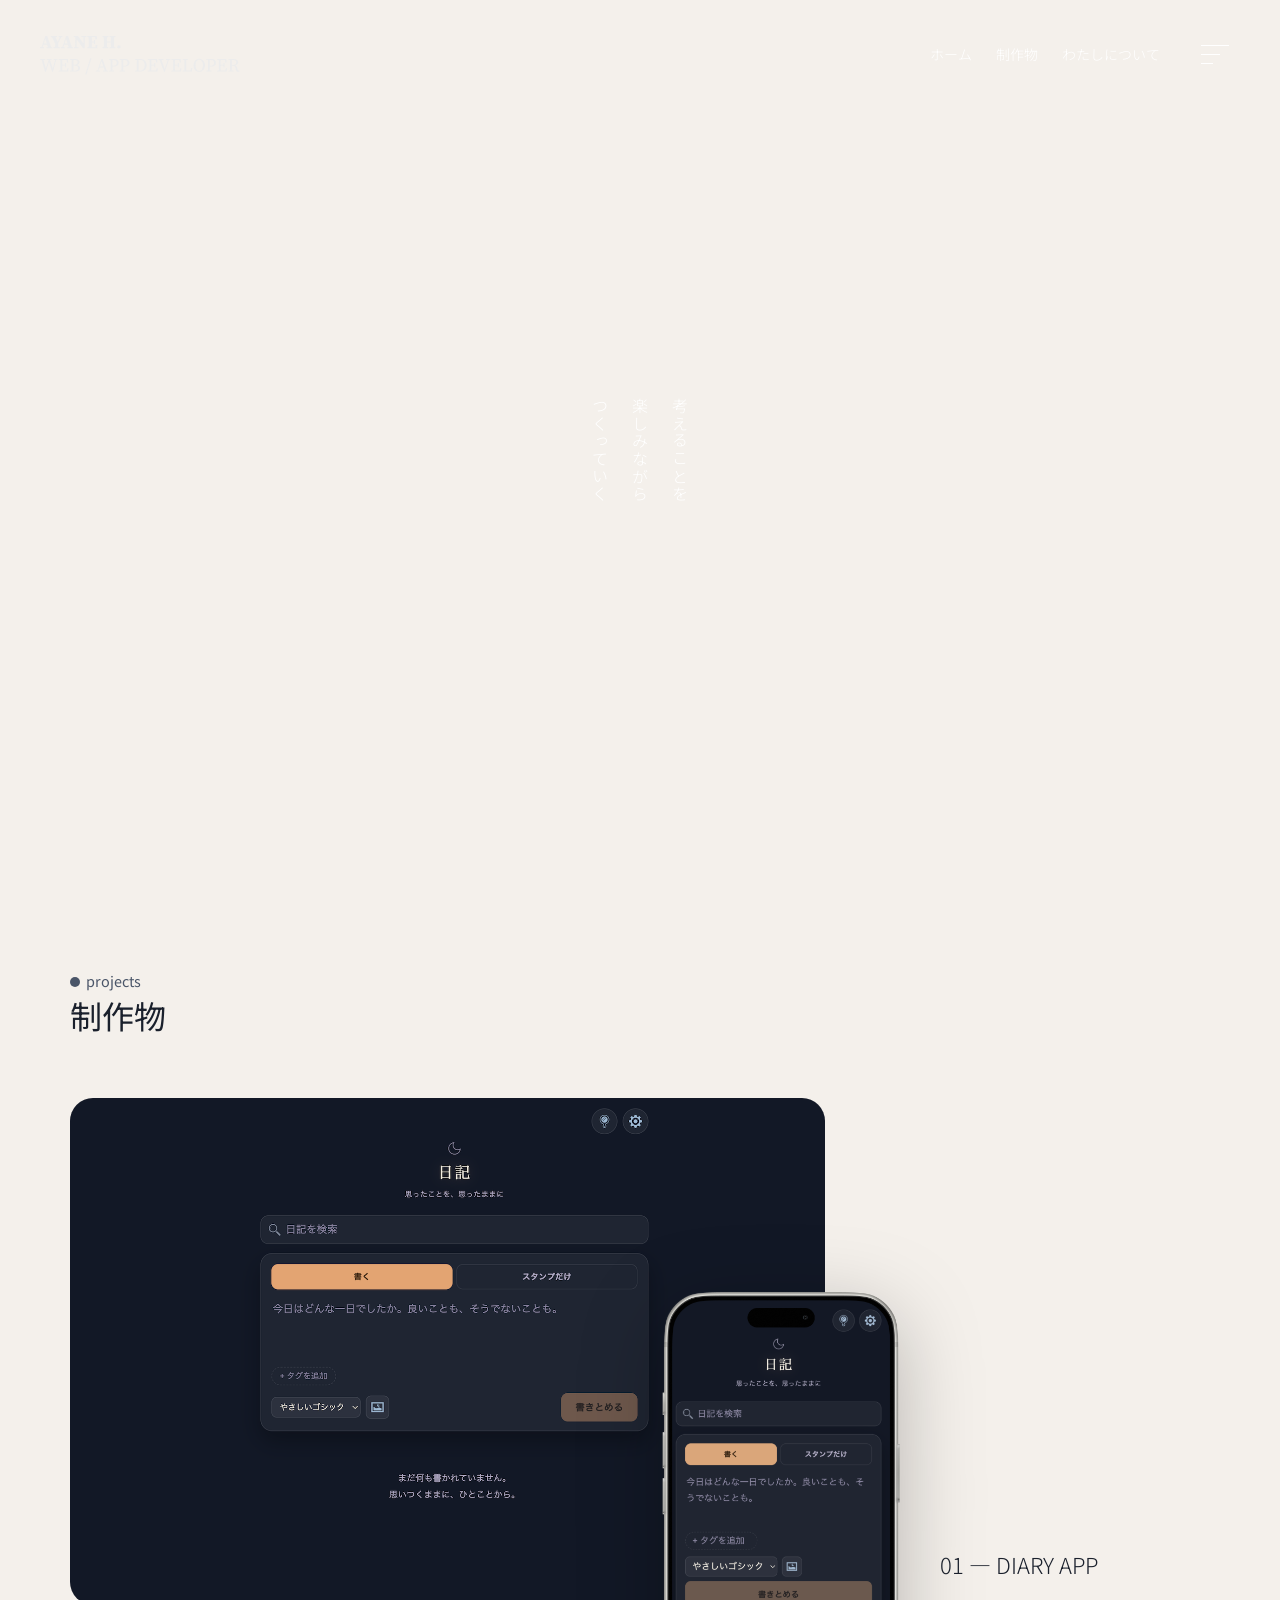
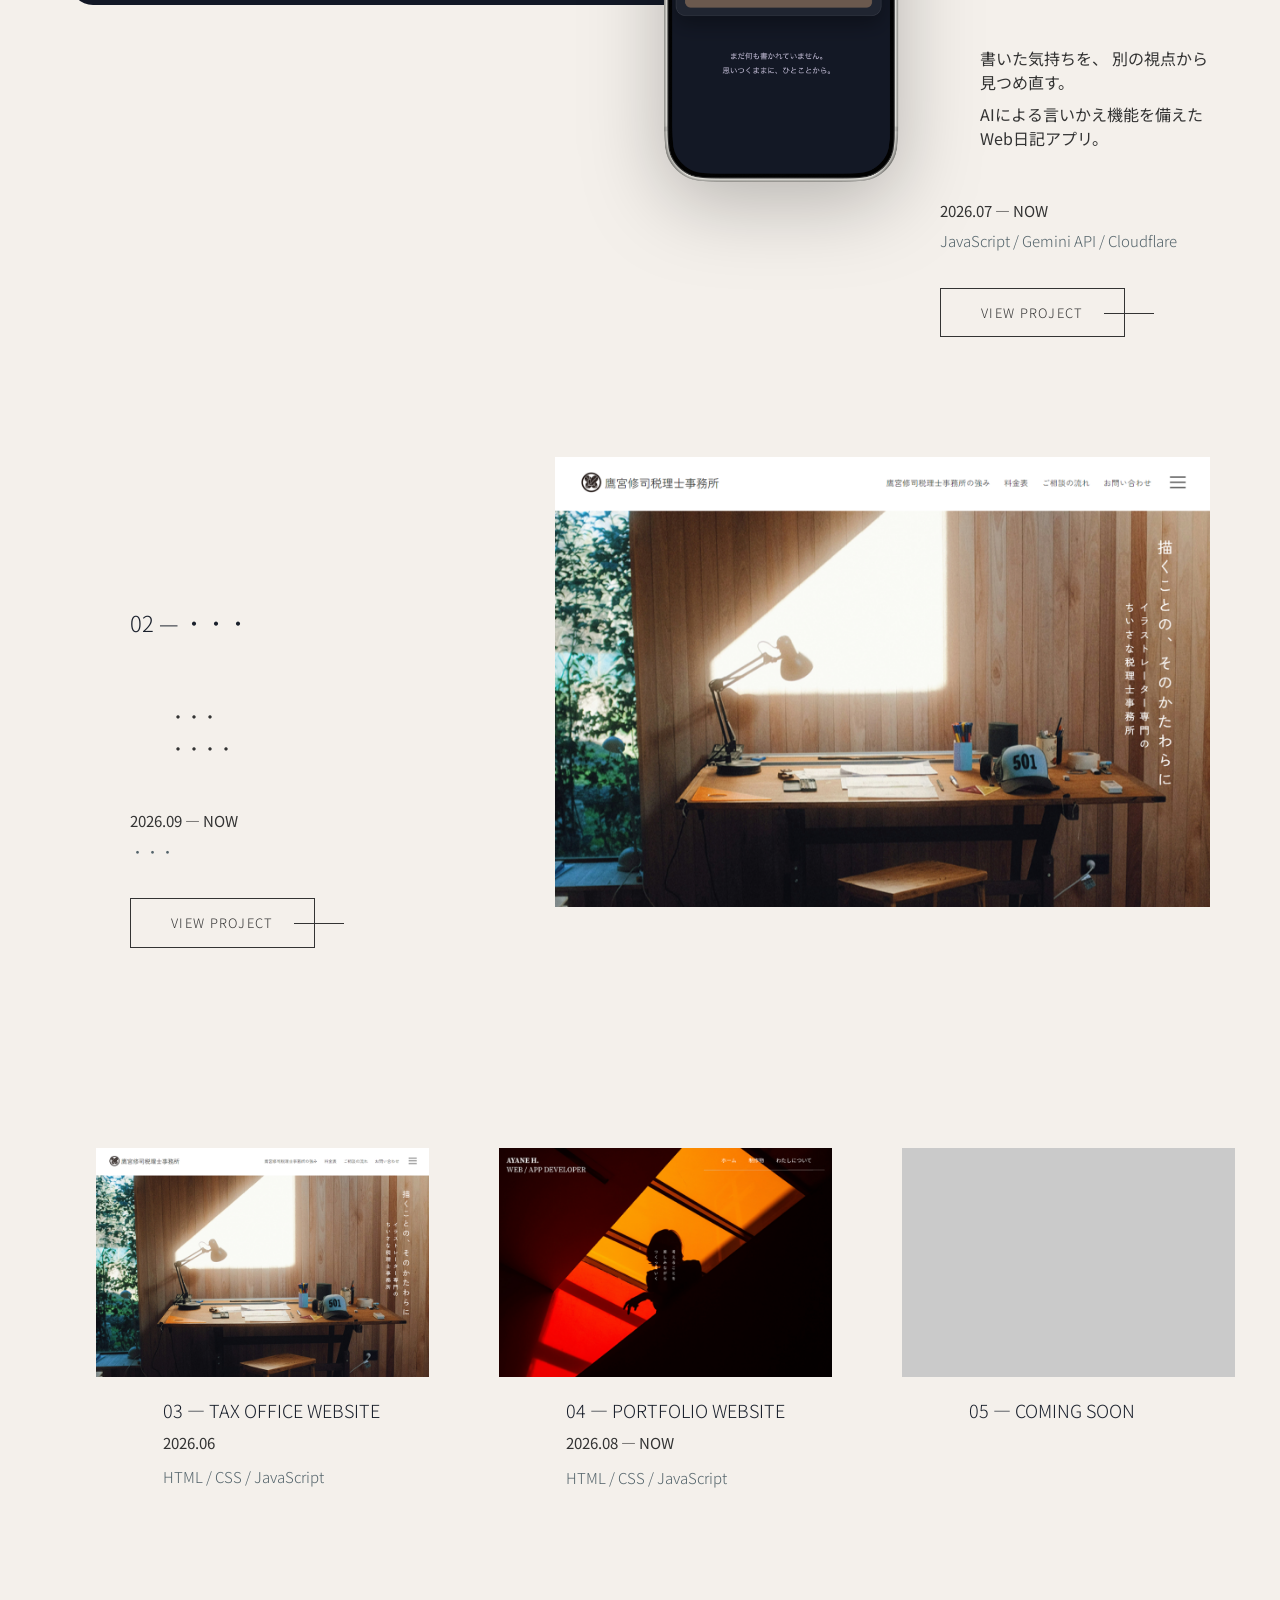
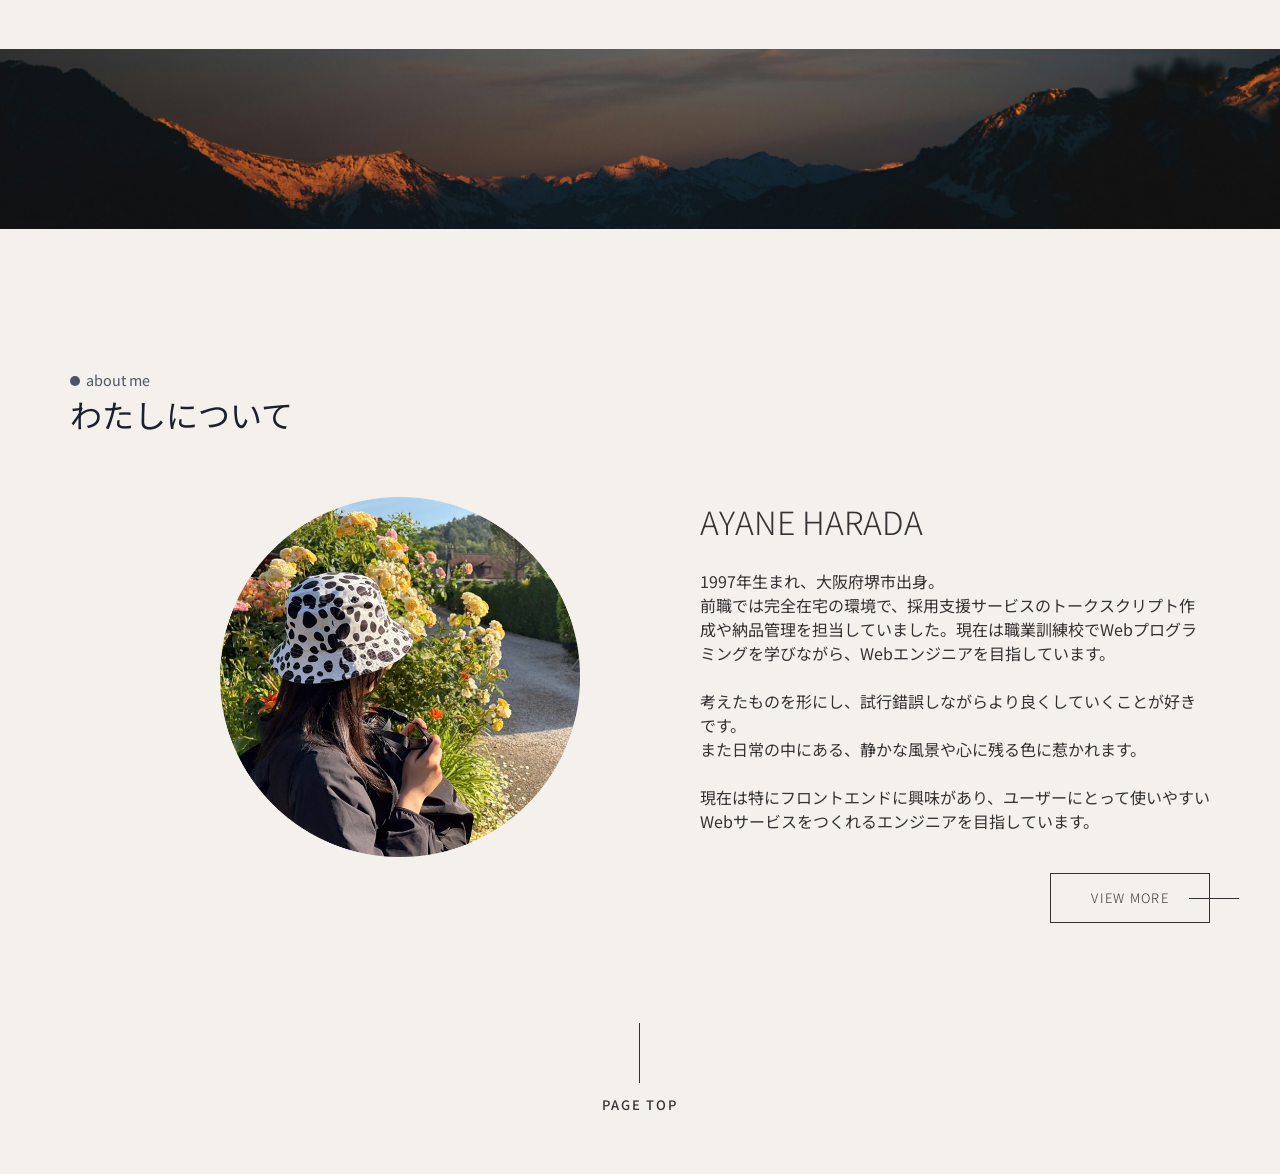
==== commit b434aec7: "Merge pull request #3 from ayane-h/feat/about-section わたしについて（About）セクションとレスポンシブ対応を追加" ====
--- a/index.html
+++ b/index.html
@@ -159,6 +159,59 @@
                 </div>
             </div>
         </section>
+
+        <!-- 区切り画像 -->
+        <section class="section-divider">
+            <img src="img/Night.png" alt="">
+        </section>
+
+        <!-- わたしについて -->
+        <section id="aboutme-page" class="about-section">
+
+            <h2>
+                <span class="en">about me</span>
+                <span class="ja">わたしについて</span>
+            </h2>
+
+            <div class="about-layout">
+                <div class="about-media">
+                    <img src="img/AboutMe.png" alt="原田彩音">
+                </div>
+
+                <div class="about-content">
+                    <p class="about-name">AYANE HARADA</p>
+
+                    <div class="about-block">
+                        <p class="about-text">
+                            1997年生まれ、大阪府堺市出身。
+                        </p>
+                        <p class="about-text">
+                            前職では完全在宅の環境で、採用支援サービスのトークスクリプト作成や納品管理を担当していました。現在は職業訓練校でWebプログラミングを学びながら、Webエンジニアを目指しています。
+                        </p>
+                    </div>
+
+                    <div class="about-block">
+                        <p class="about-text">
+                            考えたものを形にし、試行錯誤しながらより良くしていくことが好きです。<br>また日常の中にある、静かな風景や心に残る色に惹かれます。
+                        </p>
+                    </div>
+
+                    <div class="about-block">
+                        <p class="about-text">
+                            現在は特にフロントエンドに興味があり、ユーザーにとって使いやすいWebサービスをつくれるエンジニアを目指しています。
+                        </p>
+                    </div>
+
+                    <a class="project-button" href="#">VIEW MORE</a>
+                </div>
+            </div>
+        </section>
+
+        <!-- TOPに戻る -->
+        <a href="#" class="page-top" aria-label="ページトップへ戻る">
+            <span class="page-top__line"></span>
+            <span class="page-top__text">PAGE TOP</span>
+        </a>
     </main>
 
     <script src="js/script.js"></script>
--- a/css/style.css
+++ b/css/style.css
@@ -87,6 +87,10 @@
     background-color: #333333;
 }
 
+#header.is-over-divider .burger-btn span {
+    background-color: #FFFFFF;
+}
+
 ul a {
     color: #FFFFFF;
     font-size: 14px;
@@ -96,8 +100,10 @@
 }
 
 .burger-btn {
-    position: fixed;      /* absolute → fixed。ヘッダーから切り離して単独で画面に固定 */
-    top: 45px;            /* ヘッダー基準のtop:50%だったので、画面基準の数値に置き換え。見た目を見て微調整してください */
+    position: fixed;
+    /* absolute → fixed。ヘッダーから切り離して単独で画面に固定 */
+    top: 45px;
+    /* ヘッダー基準のtop:50%だったので、画面基準の数値に置き換え。見た目を見て微調整してください */
     right: 4%;
     width: 28px;
     height: 20px;
@@ -114,7 +120,7 @@
     height: 1px;
     background-color: #FFFFFF;
     transition: transform 0.3s ease, opacity 0.3s ease,
-    top 0.3s ease background-color 0.3s ease;
+        top 0.3s ease background-color 0.3s ease;
 }
 
 .burger-btn span:nth-child(1) {
@@ -158,9 +164,9 @@
 .menu-panel {
     position: fixed;
     top: 20px;
-    right: 20px;
+    right: 40px;
     width: 250px;
-    min-height: 260px;
+    min-height: 220px;
     padding: 80px 40px 40px;
     background-color: #E8E1D8;
     border-radius: 12px;
@@ -190,8 +196,9 @@
 .menu-panel-nav a {
     display: block;
     color: #333333;
-    font-size: 15px;
+    font-size: 14px;
     font-weight: 400;
+    padding-left: 24px;
     transition: opacity 0.2s ease;
 }
 
@@ -393,7 +400,7 @@
 見出し共通（h2）
 ========================================== */
 h2 {
-    
+
     display: flex;
     flex-direction: column;
     /* 上下に並べる */
@@ -560,7 +567,7 @@
     font-size: 15px;
 }
 
-.project-meta__date{
+.project-meta__date {
     font-weight: 400;
 }
 
@@ -578,7 +585,7 @@
 }
 
 .project-item--sub {
-    flex: 0 0 calc((100% - 140px) / 3);
+    flex: 0 0 calc((100% - 90px) / 3);
     text-align: left;
 }
 
@@ -674,3 +681,103 @@
         transform-origin: 0 0;
     }
 }
+
+/* ---------- 区切り画像 ---------- */
+.section-divider {
+    width: 100%;
+    margin-top: 160px;
+    margin-bottom: 70px;
+}
+
+/* ==========================================
+about セクション
+========================================== */
+
+.about-section {
+    --about-gutter: 70px;
+    padding: 50px var(--about-gutter) 0;
+}
+
+.about-section h2 .ja {
+    font-size: 32px;
+}
+
+/* 余白　画像　余白　テキスト　余白 のレイアウト */
+.about-layout {
+    display: flex;
+    align-items: flex-start;
+    gap: 120px;
+    margin-top: 64px;
+    margin-left: 150px;
+}
+
+.about-media {
+    flex: 0 0 360px;
+}
+
+
+.about-media img {
+    display: block;
+    width: 100%;
+    height: auto;
+}
+
+/* テキスト側 */
+.about-content {
+    flex: 1;
+    max-width: 600px;
+    min-width: 0;
+    display: flex;
+    flex-direction: column;
+}
+
+.about-name {
+    margin: 0;
+    font-size: 32px;
+    font-weight: 300;
+}
+
+.about-block {
+    margin-top: 24px;
+}
+
+.about-text {
+    margin: 0;
+    font-size: 16px;
+    font-weight: 400;
+    line-height: 1.5;
+}
+
+/* VIEW MORE　*/
+.about-content .project-button {
+    align-self: flex-end;
+    margin-top: 40px;
+}
+
+/* ==========================================
+ページトップへ戻るボタン
+========================================== */
+.page-top {
+    display: flex;
+    flex-direction: column;
+    align-items: center;
+    gap: 12px;
+
+    width: fit-content;
+    margin: 100px auto 60px; /* 上下の余白はお好みで */
+
+    color: #333333;
+    text-decoration: none;
+}
+
+.page-top__line {
+    display: block;
+    width: 1px;
+    height: 60px;
+    background-color: #333333;
+}
+
+.page-top__text {
+    font-size: 13px;
+    letter-spacing: 0.15em;
+}
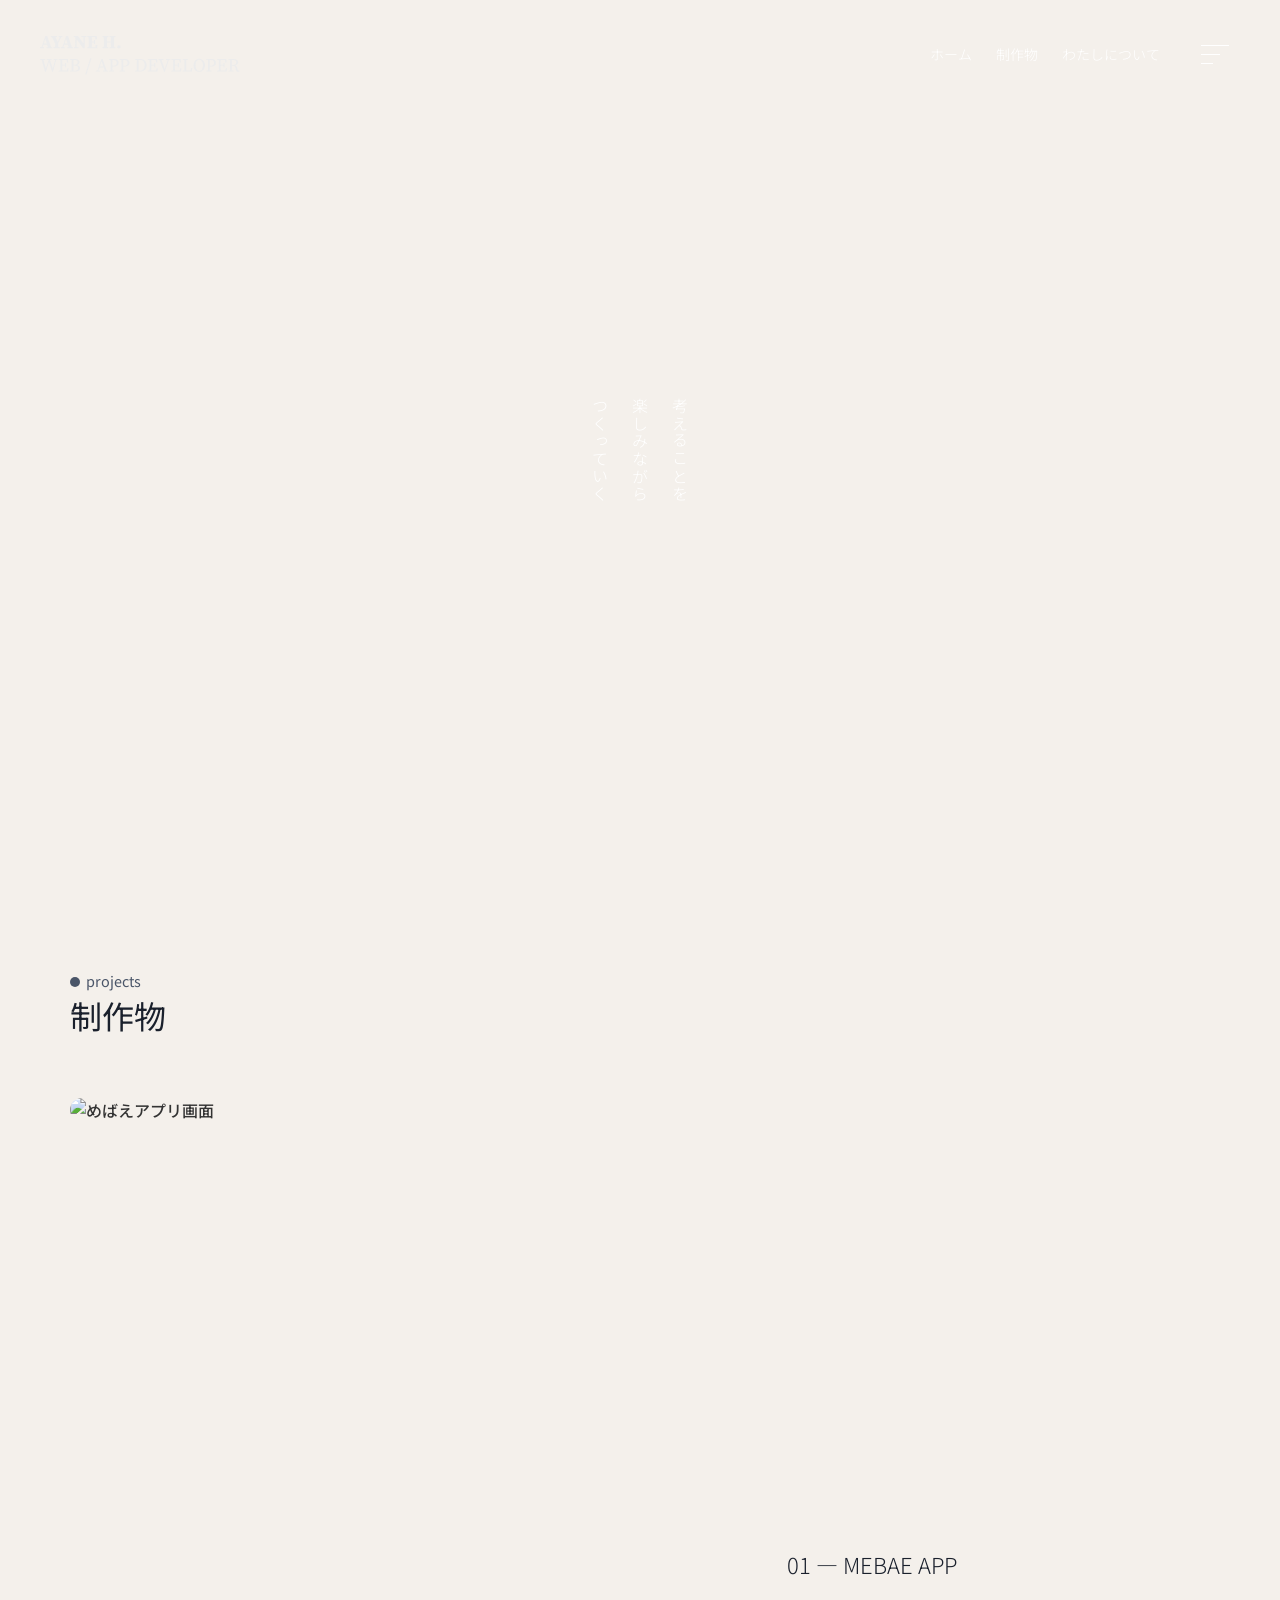
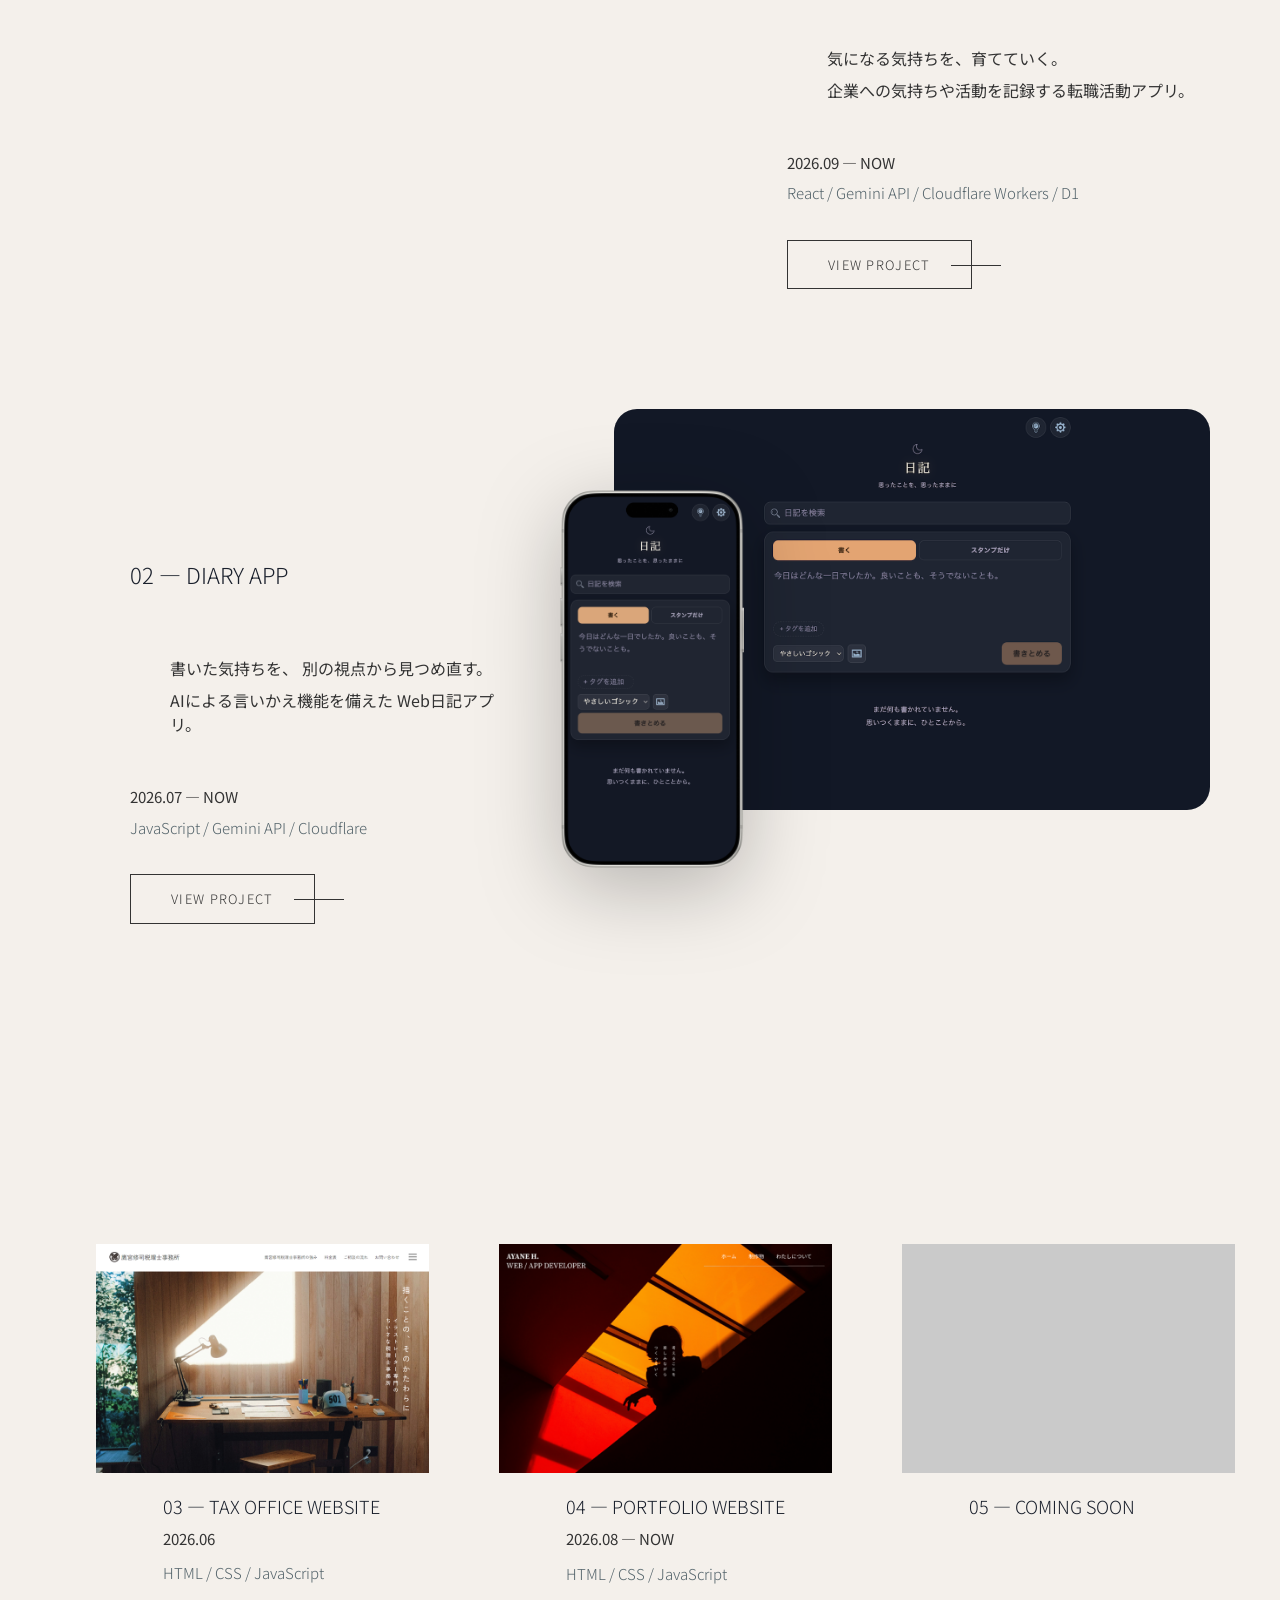
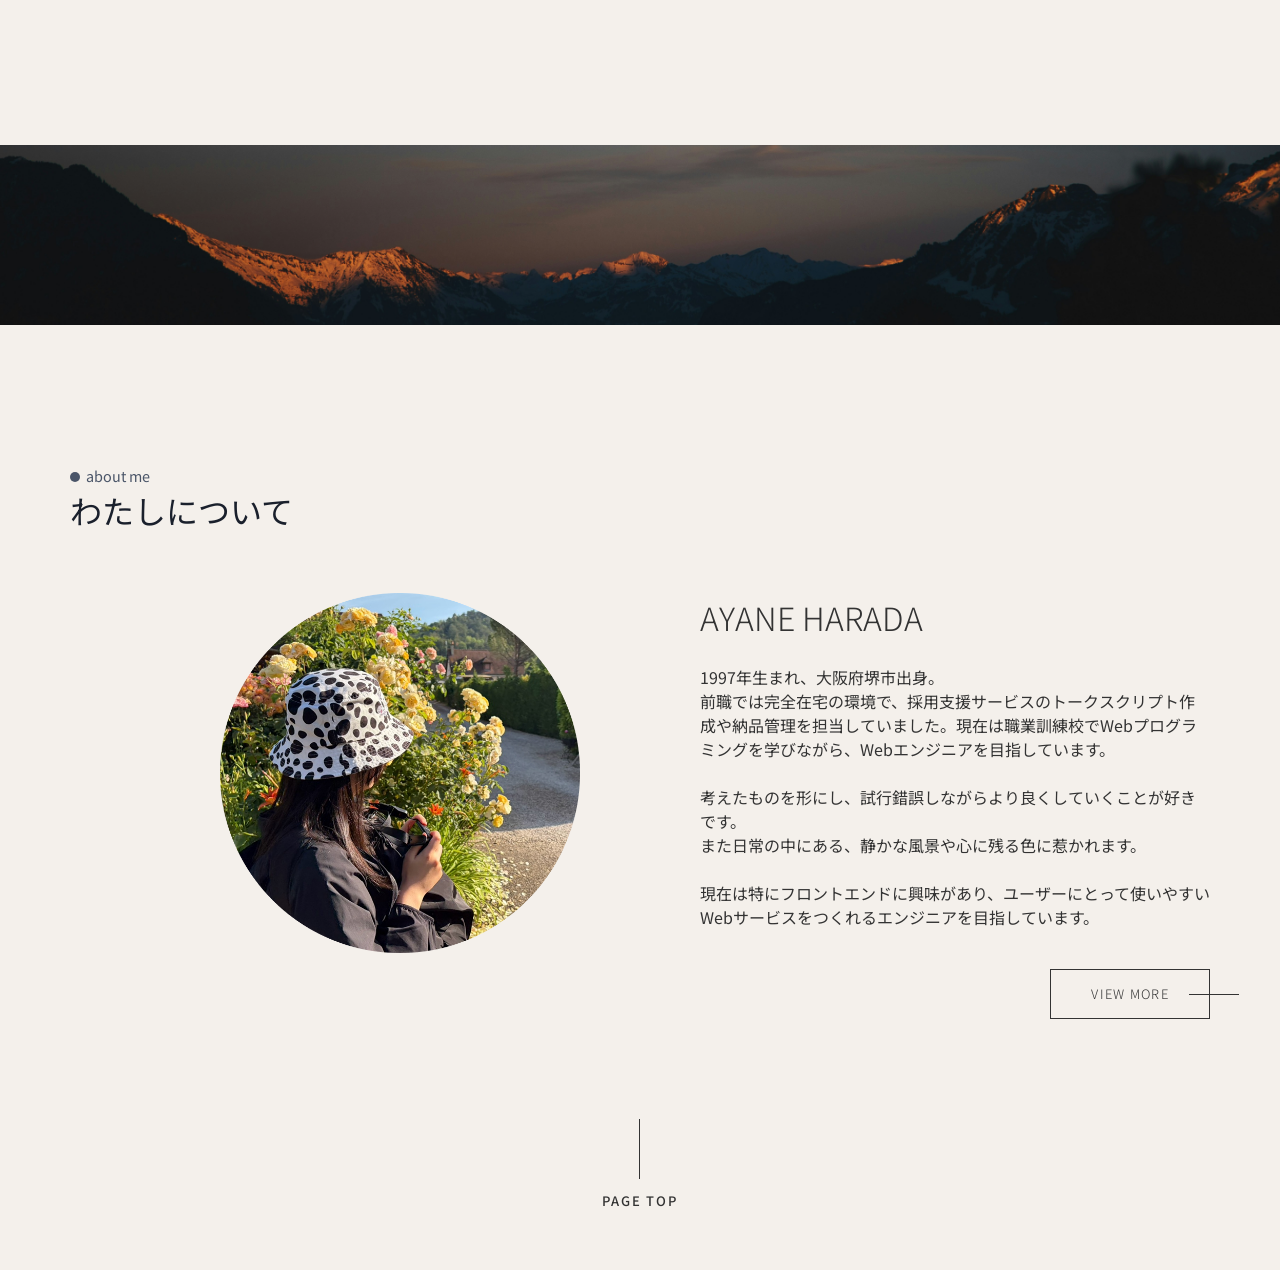
==== commit a306b0e5: "制作物01と02入れ替え、スクロール時の動き追加、見た目微調整" ====
--- a/index.html
+++ b/index.html
@@ -71,7 +71,7 @@
         <!-- 制作物 -->
         <section id="projects-page" class="projects-section">
 
-            <h2>
+            <h2 class="js-fadein">
                 <span class="en">projects</span>
                 <span class="ja">制作物</span>
             </h2>
@@ -79,50 +79,50 @@
             <!-- 制作物リスト -->
             <div class="projects-list">
 
-                <!-- 作品01：画像（PC+スマホ）→ テキストの順 -->
+                <!-- 作品01：めばえアプリ（画像（PC+スマホ）→ テキストの順） -->
                 <article class="project-item project-item--featured project-item--01">
-                    <a href="#" class="project-media">
+                    <a href="#" class="project-media js-fadein">
+                        <img src="img/めばえアプリ.png" alt="めばえアプリ画面" class="project-media__pc">
+                    </a>
+
+                    <div class="project-info js-fadein">
+                        <h3 class="project-info__title">01 — MEBAE APP</h3>
+                        <p class="project-info__text">気になる気持ちを、育てていく。</p>
+                        <p class="project-info__text">企業への気持ちや活動を記録する転職活動アプリ。</p>
+
+                        <div class="project-meta">
+                            <span class="project-meta__date">2026.09 — NOW</span>
+                            <span class="project-meta__tech">React / Gemini API / Cloudflare Workers / D1</span>
+                        </div>
+                        <a class="project-button" href="#">VIEW PROJECT</a>
+                    </div>
+                </article>
+
+                <!-- 作品02：日記アプリ（テキスト → 画像の順。スマホ画像はPC画像の左下に重ねる） -->
+                <article class="project-item project-item--featured project-item--02">
+                    <div class="project-info js-fadein">
+                        <h3 class="project-info__title">02 — DIARY APP</h3>
+                        <p class="project-info__text">書いた気持ちを、 別の視点から見つめ直す。</p>
+                        <p class="project-info__text">AIによる言いかえ機能を備えた Web日記アプリ。</p>
+
+                        <div class="project-meta">
+                            <span class="project-meta__date">2026.07 — NOW</span>
+                            <span class="project-meta__tech">JavaScript / Gemini API / Cloudflare</span>
+                        </div>
+                        <a class="project-button" href="#">VIEW PROJECT</a>
+                    </div>
+
+                    <a href="#" class="project-media js-fadein">
                         <img src="img/日記アプリSS.png" alt="日記アプリPC版画面" class="project-media__pc">
                         <img src="img/日記アプリスマホSS.png" alt="日記アプリスマホ版画面" class="project-media__sp">
                     </a>
-
-                    <div class="project-info">
-                        <h3 class="project-info__title">01 — DIARY APP</h3>
-                        <p class="project-info__text">書いた気持ちを、 別の視点から見つめ直す。</p>
-                        <p class="project-info__text">AIによる言いかえ機能を備えた Web日記アプリ。</p>
-
-                        <div class="project-meta">
-                            <span class="project-meta__date">2026.07 — NOW</span>
-                            <span class="project-meta__tech">JavaScript / Gemini API / Cloudflare</span>
-                        </div>
-                        <a class="project-button" href="#">VIEW PROJECT</a>
-                    </div>
-                </article>
-
-                <!-- 作品02：テキスト → 画像の順（DOM順を入れ替えるだけで左右反転） -->
-                <article class="project-item project-item--featured project-item--02">
-                    <div class="project-info">
-                        <h3 class="project-info__title">02 — ・・・</h3>
-                        <p class="project-info__text">・・・</p>
-                        <p class="project-info__text">・・・・</p>
-
-                        <div class="project-meta">
-                            <span class="project-meta__date">2026.09 — NOW</span>
-                            <span class="project-meta__tech">・・・</span>
-                        </div>
-                        <a class="project-button" href="#">VIEW PROJECT</a>
-                    </div>
-
-                    <div class="project-media">
-                        <img src="img/projects2.png" alt="作品02画面" class="project-media__image">
-                    </div>
                 </article>
 
                 <!-- サブ作品（03以降）：画像 → テキストを縦に並べ、横3列に配置 -->
                 <div class="sub-projects">
 
                     <!-- 03 -->
-                    <article class="project-item project-item--sub">
+                    <article class="project-item project-item--sub js-fadein">
                         <a href="#" class="project-media">
                             <img src="img/projects3.png" alt="作品03画面" class="project-media__image">
                         </a>
@@ -134,7 +134,7 @@
                     </article>
 
                     <!-- 04 -->
-                    <article class="project-item project-item--sub">
+                    <article class="project-item project-item--sub js-fadein">
                         <a href="#" class="project-media">
                             <img src="img/projects4.png" alt="作品04画面" class="project-media__image">
                         </a>
@@ -146,7 +146,7 @@
                     </article>
 
                     <!-- 05 -->
-                    <article class="project-item project-item--sub">
+                    <article class="project-item project-item--sub js-fadein">
                         <a href="#" class="project-media">
                             <img src="img/projects5.png" alt="作品05画面" class="project-media__image">
                         </a>
@@ -168,17 +168,17 @@
         <!-- わたしについて -->
         <section id="aboutme-page" class="about-section">
 
-            <h2>
+            <h2 class="js-fadein">
                 <span class="en">about me</span>
                 <span class="ja">わたしについて</span>
             </h2>
 
-            <div class="about-layout">
+            <div class="about-layout js-fadein">
                 <div class="about-media">
                     <img src="img/AboutMe.png" alt="原田彩音">
                 </div>
 
-                <div class="about-content">
+                <div class="about-content js-fadein">
                     <p class="about-name">AYANE HARADA</p>
 
                     <div class="about-block">
@@ -208,7 +208,7 @@
         </section>
 
         <!-- TOPに戻る -->
-        <a href="#" class="page-top" aria-label="ページトップへ戻る">
+        <a href="#" class="page-top js-fadein" aria-label="ページトップへ戻る">
             <span class="page-top__line"></span>
             <span class="page-top__text">PAGE TOP</span>
         </a>
--- a/css/style.css
+++ b/css/style.css
@@ -119,8 +119,9 @@
     left: 0;
     height: 1px;
     background-color: #FFFFFF;
+    /* 【修正】top の後にカンマが抜けていて transition 全体が無効になっていた */
     transition: transform 0.3s ease, opacity 0.3s ease,
-        top 0.3s ease background-color 0.3s ease;
+        top 0.3s ease, background-color 0.3s ease;
 }
 
 .burger-btn span:nth-child(1) {
@@ -357,6 +358,7 @@
     gap: 1rem;
 }
 
+/* 【整理】2か所に分かれていた .text-column を1つにまとめた */
 .text-column {
     font-size: 16px;
 
@@ -365,6 +367,9 @@
     opacity: 0;
     transform: translateY(40px);
     animation: text-slide-up 1s ease-out forwards;
+
+    -webkit-font-smoothing: antialiased;
+    -moz-osx-font-smoothing: grayscale;
 }
 
 .text-column:nth-child(1) {
@@ -389,11 +394,6 @@
         opacity: 1;
         transform: translateY(0);
     }
-}
-
-.text-column {
-    -webkit-font-smoothing: antialiased;
-    -moz-osx-font-smoothing: grayscale;
 }
 
 /* ==========================================
@@ -470,39 +470,52 @@
     gap: 40px;
 }
 
-.project-item--02 .project-media {
-    flex: 1.7;
-    align-self: stretch;
-    min-width: 0;
-}
-
 .project-item--featured .project-info {
     flex: 1;
     min-width: 0;
 }
 
-/* 01：PC画像 + スマホ画像を重ねて配置 */
-.project-item--01 .project-media {
-    position: relative;
-    width: 830px;
-}
-
+/* 画像（共通） */
+.project-media {
+    display: block;
+    cursor: pointer;
+}
+
+/* 【整理】01・02どちらも上書きしていた 755px をやめ、基本を100%に */
 .project-media__pc {
     display: block;
-    width: 755px;
+    width: 100%;
     border-radius: 23px;
-}
-
+    transition: transform 0.4s ease;
+}
+
+/* 【整理】スマホ画像は02だけで使うので、位置・サイズは02側で指定 */
 .project-media__sp {
     position: absolute;
-    right: 0;
-    bottom: -180px;
-    width: 238px;
     filter: drop-shadow(0 20px 40px rgba(0, 0, 0, 0.25));
+}
+
+/* 画像ホバー */
+.project-media:hover .project-media__pc {
+    transform: scale(1.03);
+}
+
+/* ---------- 01：モックアップ画像1枚 ---------- */
+.project-item--01 .project-media {
+    flex: 1.6;
+    min-width: 0;
 }
 
 .project-item--01 .project-info {
     margin-top: 450px;
+}
+
+/* ---------- 02：テキスト左・画像右、スマホ画像をPC画像の左下に重ねる ---------- */
+/* 【整理】2か所に分かれていた .project-item--02 .project-media を1つにまとめた */
+.project-item--02 .project-media {
+    position: relative;
+    flex: 1.7;
+    min-width: 0;
 }
 
 .project-item--02 .project-info {
@@ -510,30 +523,25 @@
     margin-left: 60px;
 }
 
-.project-item--02 .project-media__image {
-    width: 100%;
-    object-fit: cover;
-}
-
-.project-item--02 .project-info {
-    /* 画像の上端を基準に149px下げた位置からテキストが始まる */
-    margin-top: 149px;
-}
-
-/* 画像ホバー */
-.project-media {
-    display: block;
-    cursor: pointer;
-}
-
-.project-media__pc,
-.project-item--02 .project-media__image {
-    transition: transform 0.4s ease;
-}
-
-.project-media:hover .project-media__pc,
-.project-item--02 .project-media:hover .project-media__image {
-    transform: scale(1.03);
+.project-item--02 .project-media__pc {
+    width: 91%;
+    /* 01の 755/830 と同じ比率 */
+    margin-left: auto;
+    /* PC画像を右寄せにして、左側にスマホ画像のスペースを作る */
+}
+
+.project-item--02 .project-media__sp {
+    left: 5px;
+}
+
+.project-item--02 .project-media__sp {
+        width: 28%;          /* 01の 238/830 と同じ比率 */
+        bottom: -60px;
+    }
+
+/* はみ出したスマホ画像が03〜05と重ならないよう下に余白 */
+.project-item--02 {
+    margin-bottom: 120px;
 }
 
 /* ---------- 01・02 共通：テキストまわり ---------- */
@@ -551,7 +559,7 @@
 }
 
 .project-item--featured .project-info__text:first-of-type {
-    margin-top: 65px
+    margin-top: 65px;
 }
 
 .project-meta {
@@ -589,9 +597,15 @@
     text-align: left;
 }
 
+/* 【整理】2か所に分かれていたものを1つにまとめた */
 .project-item--sub .project-media__image {
     width: 100%;
     height: auto;
+    transition: transform 0.4s ease;
+}
+
+.project-item--sub .project-media:hover .project-media__image {
+    transform: scale(1.03);
 }
 
 .project-item--sub .project-info__title {
@@ -608,14 +622,6 @@
 .project-item--sub .project-info__title,
 .project-item--sub .project-meta {
     margin-left: 20%;
-}
-
-.project-item--sub .project-media__image {
-    transition: transform 0.4s ease;
-}
-
-.project-item--sub .project-media:hover .project-media__image {
-    transform: scale(1.03);
 }
 
 /* ---------- VIEW PROJECT ボタン ----------
@@ -764,7 +770,8 @@
     gap: 12px;
 
     width: fit-content;
-    margin: 100px auto 60px; /* 上下の余白はお好みで */
+    margin: 100px auto 60px;
+    /* 上下の余白はお好みで */
 
     color: #333333;
     text-decoration: none;
@@ -780,4 +787,41 @@
 .page-top__text {
     font-size: 13px;
     letter-spacing: 0.15em;
+}
+
+/* ==========================================
+スクロールでふわっと浮かび上がる
+========================================== */
+.js-fadein {
+    opacity: 0;
+    transform: translateY(30px);
+    transition: opacity 0.8s ease, transform 0.8s ease;
+}
+
+.js-fadein.is-visible {
+    opacity: 1;
+    transform: translateY(0);
+}
+
+/* 01・02：テキストは画像より少し遅れて出てくる */
+.project-info.js-fadein {
+    transition-delay: 0.2s;
+}
+
+/* 03〜05：カードごとに時間差 */
+.sub-projects .js-fadein:nth-child(2) {
+    transition-delay: 0.15s;
+}
+
+.sub-projects .js-fadein:nth-child(3) {
+    transition-delay: 0.3s;
+}
+
+/* 動きを減らす設定のユーザーにはアニメーションなしで表示 */
+@media (prefers-reduced-motion: reduce) {
+    .js-fadein {
+        opacity: 1;
+        transform: none;
+        transition: none;
+    }
 }
--- a/css/responsive.css
+++ b/css/responsive.css
@@ -89,6 +89,7 @@
     }
 
     .project-item--featured .project-info,
+    .project-item--02 .project-media,
     .project-item--02 .project-media {
         flex: none;
     }
@@ -102,29 +103,34 @@
         width: 100%;
     }
 
-    .project-media__pc,
-    .project-item--02 .project-media__image {
-        width: 100%;
-    }
-
-    /* スマホ画像はPCと同じく右下に重ねる（位置はOKなのでサイズのみ縮小＝3分の2） */
-    .project-media__sp {
-        width: 25%;
-        right: 0;
-        bottom: -110px;
-    }
-
+    /* 01：画像1枚なので、画像のすぐ下にテキスト */
     .project-item--01 .project-info {
-        margin-top: 100px;
-    }
-
-    /* 02はDOM順がテキスト→画像なので、画像を視覚的に先頭へ */
+        margin-top: 32px;
+    }
+
+    /* 02：DOM順がテキスト→画像なので、画像を視覚的に先頭へ */
     .project-item--02 .project-media {
         order: -1;
     }
 
+    .project-item--02 {
+        margin-bottom: 0;
+    }
+
+    .project-item--02 .project-media__pc {
+        width: 100%;
+        margin-left: 0;
+    }
+
+    /* 02：スマホ画像はPC画像の左下に重ねる（サイズのみ縮小） */
+    .project-item--02 .project-media__sp {
+        width: 25%;
+        bottom: -110px;
+    }
+
+    /* スマホ画像のはみ出し分、テキストを下げる */
     .project-item--02 .project-info {
-        margin-top: 32px;
+        margin-top: 100px;
         margin-left: 0;
     }
 
@@ -134,6 +140,20 @@
 
     .project-item--featured .project-info__text:first-of-type {
         margin-top: 24px;
+    }
+
+    .project-item--featured .project-meta {
+        flex-direction: row;
+        align-items: center;
+        gap: 12px;
+        flex-wrap: wrap;
+        margin-top: 28px;
+    }
+
+    .project-item--featured .project-meta__tech::before {
+        content: "／";
+        margin-right: 12px;
+        color: #53636A;
     }
 
     /* レスポンシブ表示にはホバー操作がないため、
@@ -165,20 +185,6 @@
         margin-left: 0;
     }
 
-    .project-item--featured .project-meta {
-        flex-direction: row;
-        align-items: center;
-        gap: 12px;
-        flex-wrap: wrap;
-        margin-top: 28px;
-    }
-
-    .project-item--featured .project-meta__tech::before {
-        content: "／";
-        margin-right: 12px;
-        color: #53636A;
-    }
-
     /* ==========================================
     about セクション
     ========================================== */
@@ -274,14 +280,9 @@
         border-radius: 16px;
     }
 
-    .project-media__sp {
+    .project-item--02 .project-media__sp {
         width: 34%;
-        right: 0;
         bottom: -80px;
-    }
-
-    .project-item--01 .project-info {
-        margin-top: 100px;
     }
 
     .project-info__title {
@@ -295,10 +296,6 @@
 
     .project-item--featured .project-info__text:first-of-type {
         margin-top: 16px;
-    }
-
-    .project-meta {
-        margin-top: 32px;
     }
 
     .project-button {
@@ -342,10 +339,6 @@
         width: 55%;
         max-width: 260px;
         margin: 0 auto;
-    }
-
-    .about-content {
-        max-width: none;
     }
 
     .about-name {
@@ -434,31 +427,36 @@
         margin-top: 32px;
     }
 
-    /* 極小画面でもPCと同じくスマホ画像を右下に重ねる（比率をさらに縮小） */
-    .project-media__sp {
-        width: 38%;
-        right: 0;
-        bottom: -56px;
-    }
-
-    .project-item--01 .project-info {
-        margin-top: 72px;
-    }
-
     .project-media__pc {
         border-radius: 12px;
     }
 
+    /* 01：画像1枚なので、画像のすぐ下にテキスト */
+    .project-item--01 .project-info {
+        margin-top: 24px;
+    }
+
+    /* 02：極小画面でもスマホ画像を左下に重ねる（比率をさらに縮小） */
+    .project-item--02 .project-media__sp {
+        width: 26%;
+        bottom: -40px;
+    }
+
+    .project-item--02 .project-info {
+        margin-top: 56px;
+    }
+
     .project-info__title {
         font-size: 17px;
     }
 
-    .project-meta {
+    /* 1024pxの .project-item--featured .project-meta に負けないよう同じ強さに */
+    .project-item--featured .project-meta {
         flex-direction: column;
         align-items: flex-start;
     }
 
-    .project-meta__tech::before {
+    .project-item--featured .project-meta__tech::before {
         content: none;
     }
 
@@ -481,11 +479,6 @@
         margin-top: 40px;
     }
 
-    .project-item--sub .project-info__title,
-    .project-item--sub .project-meta {
-        margin-left: 0;
-    }
-
     /* ==========================================
     about セクション
     ========================================== */
@@ -501,4 +494,4 @@
     .about-text {
         font-size: 15px;
     }
-}+}
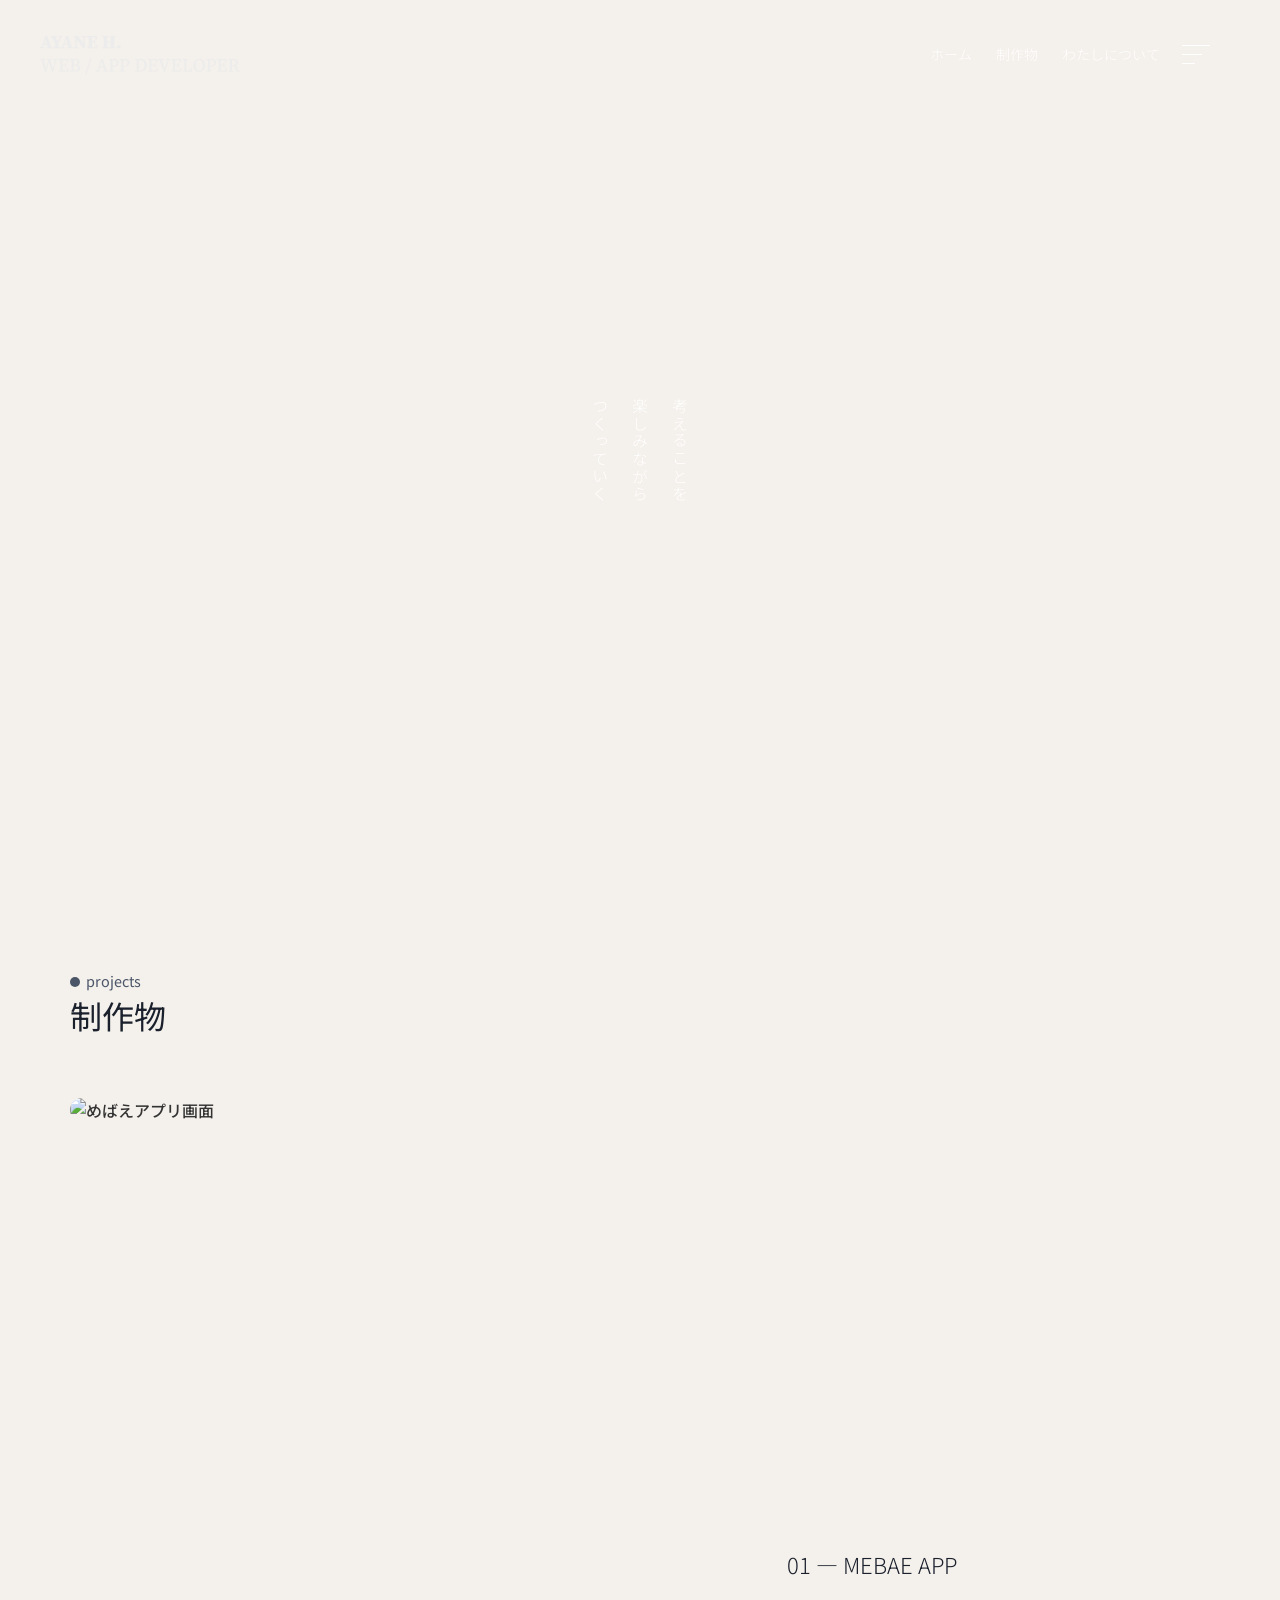
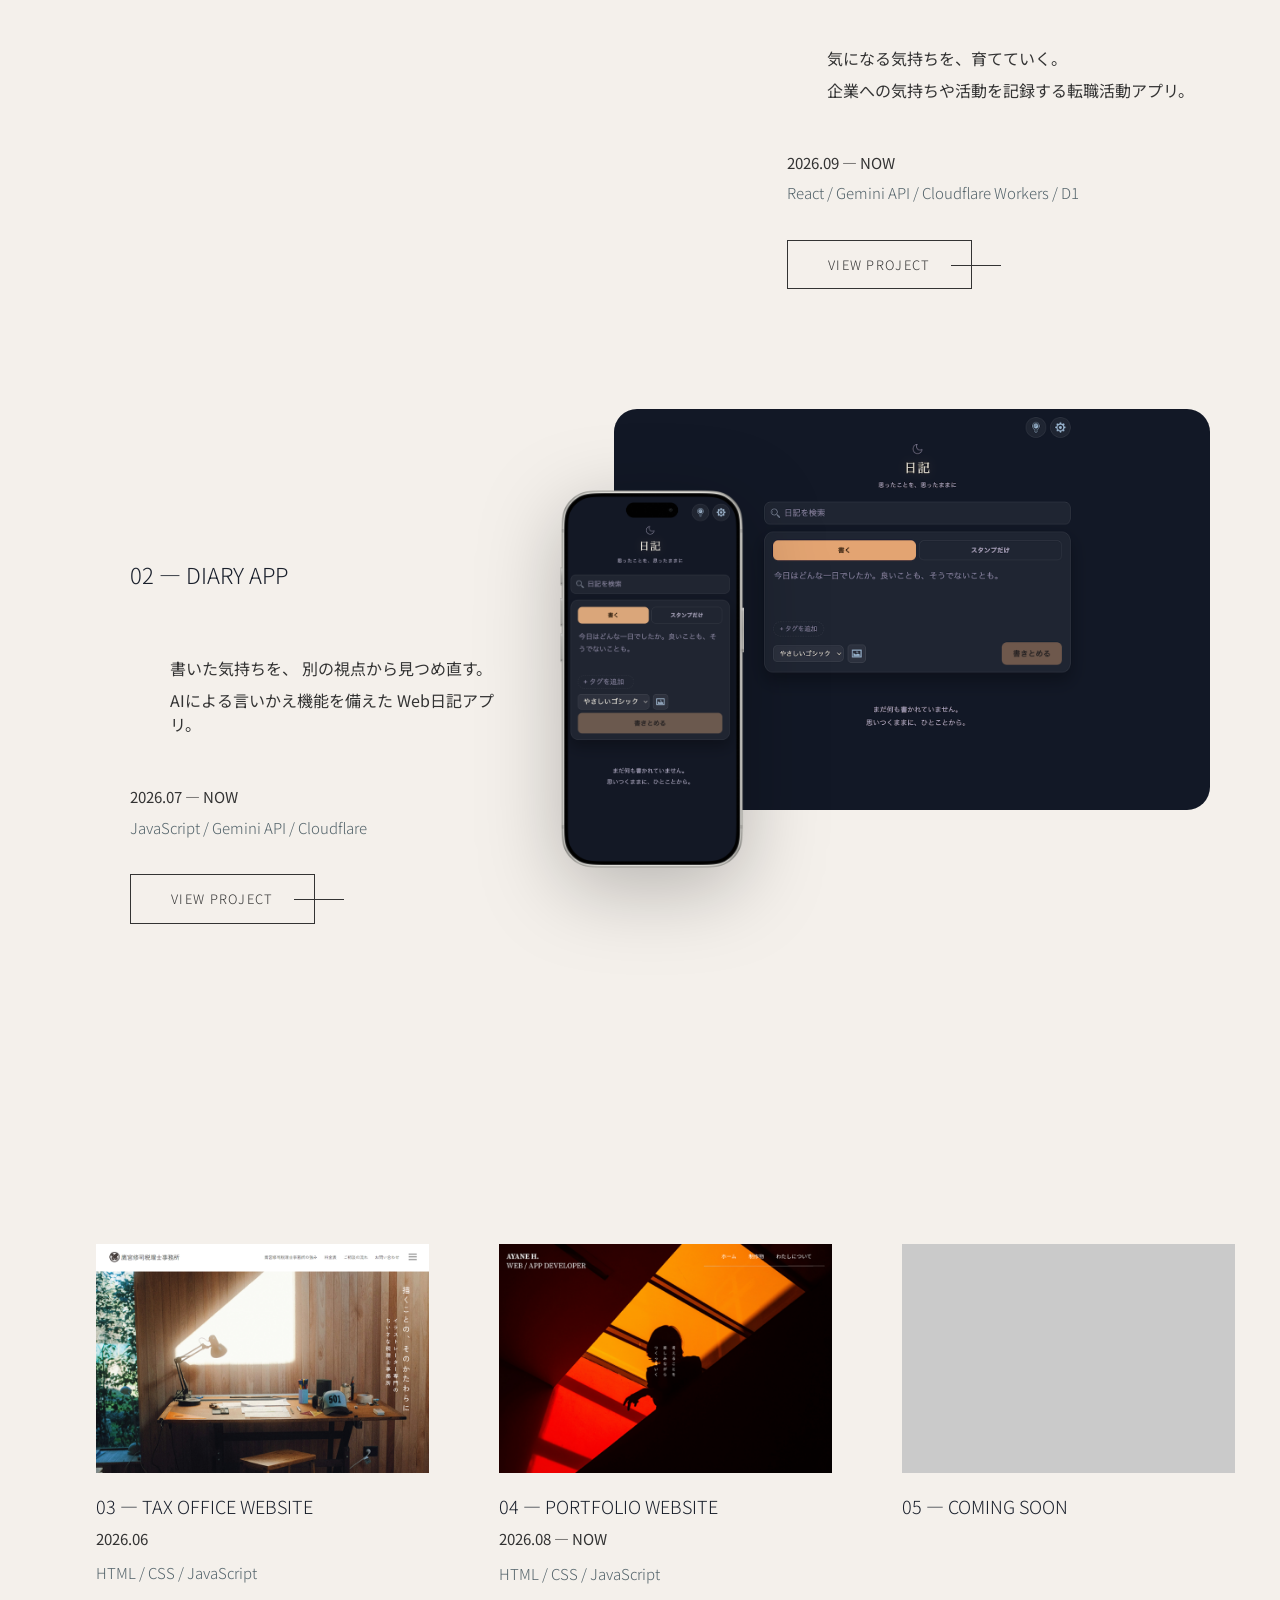
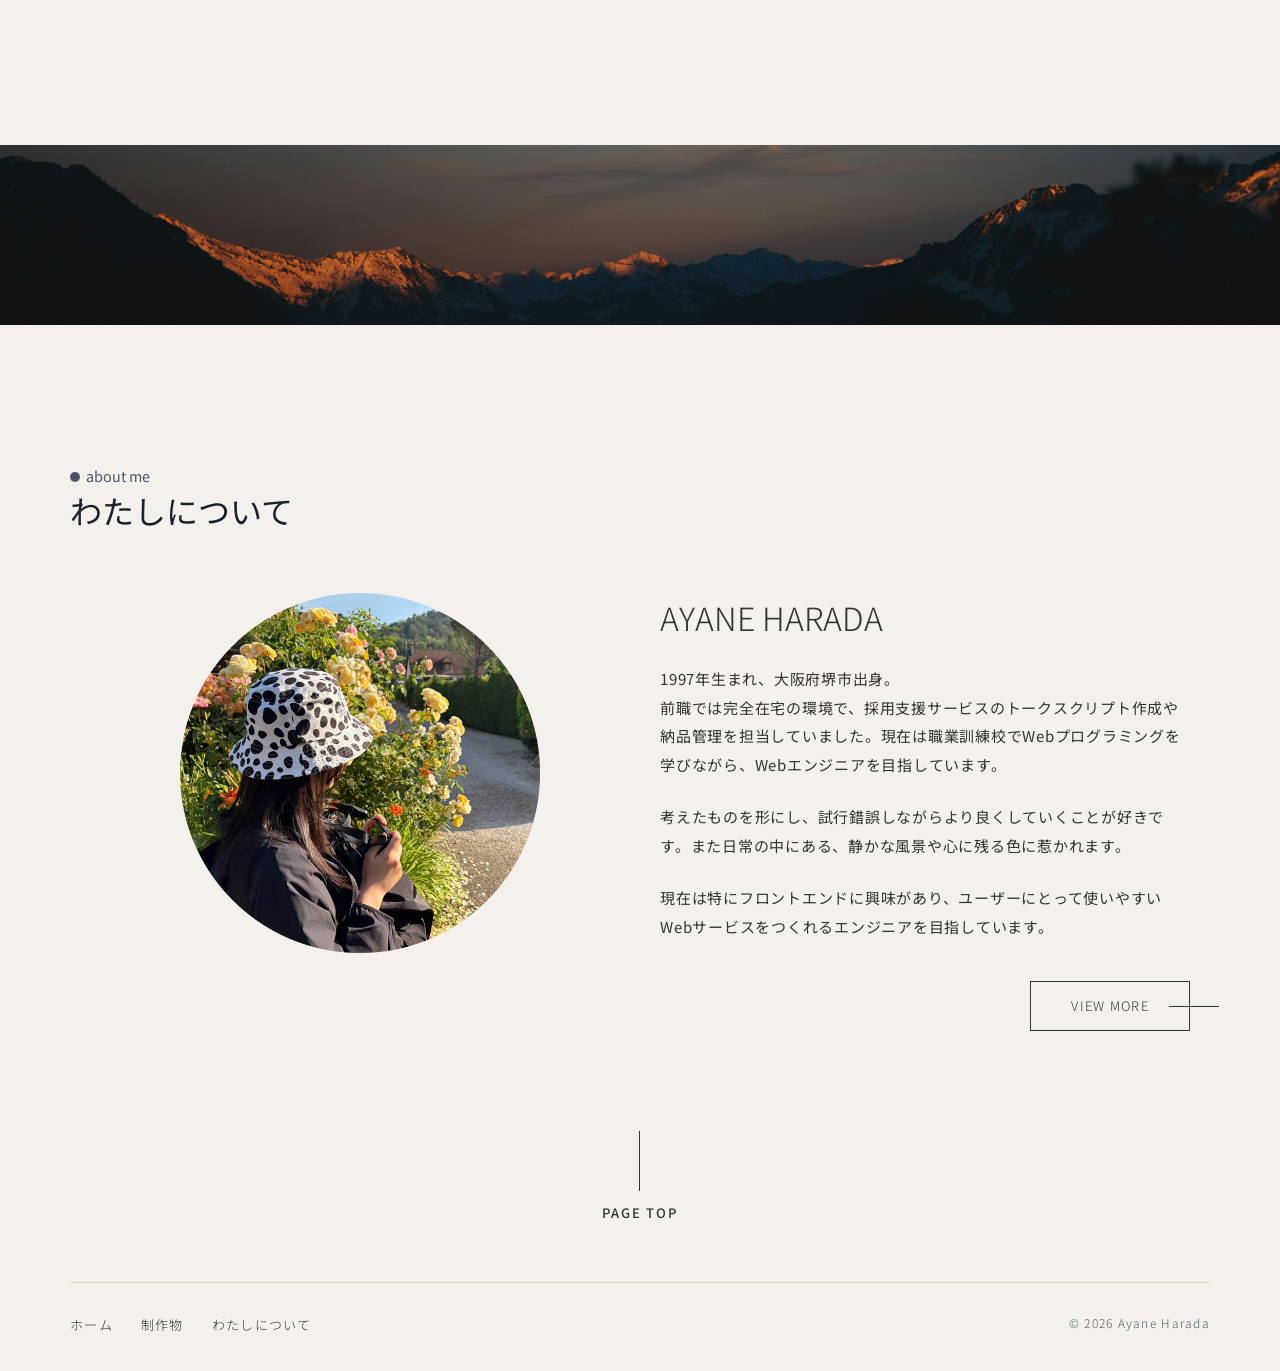
==== commit 6cea1eab: "フッター追加、日記アプリ事務所サイト紹介ページ作成、メインページCSS調整" ====
--- a/index.html
+++ b/index.html
@@ -37,15 +37,30 @@
         </button>
 
         <!-- メニュー展開パネル -->
-        <div class="menu-panel">
-            <nav class="menu-panel-nav">
-                <ul>
-                    <li><a href="#home">ホーム</a></li>
-                    <li><a href="#projects-page">制作物</a></li>
-                    <li><a href="#aboutme-page">わたしについて</a></li>
-                </ul>
-            </nav>
-        </div>
+<div class="menu-panel">
+    <nav class="menu-panel-nav">
+        <ul>
+            <li>
+                <a href="#home">
+                    <span class="menu-en">Home</span>
+                    <span class="menu-ja">ホーム</span>
+                </a>
+            </li>
+            <li>
+                <a href="#projects-page">
+                    <span class="menu-en">Projects</span>
+                    <span class="menu-ja">制作物</span>
+                </a>
+            </li>
+            <li>
+                <a href="#aboutme-page">
+                    <span class="menu-en">About me</span>
+                    <span class="menu-ja">わたしについて</span>
+                </a>
+            </li>
+        </ul>
+    </nav>
+</div>
     </header>
 
     <main>
@@ -81,7 +96,7 @@
 
                 <!-- 作品01：めばえアプリ（画像（PC+スマホ）→ テキストの順） -->
                 <article class="project-item project-item--featured project-item--01">
-                    <a href="#" class="project-media js-fadein">
+                    <a href="diary.html" class="project-media js-fadein">
                         <img src="img/めばえアプリ.png" alt="めばえアプリ画面" class="project-media__pc">
                     </a>
 
@@ -192,7 +207,7 @@
 
                     <div class="about-block">
                         <p class="about-text">
-                            考えたものを形にし、試行錯誤しながらより良くしていくことが好きです。<br>また日常の中にある、静かな風景や心に残る色に惹かれます。
+                            考えたものを形にし、試行錯誤しながらより良くしていくことが好きです。また日常の中にある、静かな風景や心に残る色に惹かれます。
                         </p>
                     </div>
 
@@ -214,6 +229,15 @@
         </a>
     </main>
 
+    <footer class="site-footer">
+        <ul class="site-footer__links">
+            <li><a href="#home">ホーム</a></li>
+            <li><a href="#projects-page">制作物</a></li>
+            <li><a href="#aboutme-page">わたしについて</a></li>
+        </ul>
+        <small class="site-footer__copy">© 2026 Ayane Harada</small>
+    </footer>
+
     <script src="js/script.js"></script>
 </body>
 
--- a/css/style.css
+++ b/css/style.css
@@ -104,7 +104,7 @@
     /* absolute → fixed。ヘッダーから切り離して単独で画面に固定 */
     top: 45px;
     /* ヘッダー基準のtop:50%だったので、画面基準の数値に置き換え。見た目を見て微調整してください */
-    right: 4%;
+    right: 70px;
     width: 28px;
     height: 20px;
     background: none;
@@ -164,11 +164,11 @@
 
 .menu-panel {
     position: fixed;
-    top: 20px;
-    right: 40px;
+    top: 10px;
+    right: 34px;
     width: 250px;
     min-height: 220px;
-    padding: 80px 40px 40px;
+    padding: 60px 32px 40px 28px;
     background-color: #E8E1D8;
     border-radius: 12px;
     z-index: 100;
@@ -188,23 +188,82 @@
     transform: translateY(0) scale(1);
 }
 
+.menu-panel-nav {
+    position: static;
+}
+
 .menu-panel-nav ul {
     display: flex;
     flex-direction: column;
-    gap: 25px;
-}
-
+    gap: 28px;
+}
+
+/* 3. リンクが時間差で浮かび上がる（閉じているときは下に待機） */
+.menu-panel-nav li {
+    opacity: 0;
+    transform: translateY(12px);
+    transition: opacity 0.5s ease, transform 0.5s ease;
+}
+
+.menu-panel.is-open .menu-panel-nav li {
+    opacity: 1;
+    transform: translateY(0);
+}
+
+.menu-panel.is-open .menu-panel-nav li:nth-child(1) {
+    transition-delay: 0.15s;
+}
+
+.menu-panel.is-open .menu-panel-nav li:nth-child(2) {
+    transition-delay: 0.25s;
+}
+
+.menu-panel.is-open .menu-panel-nav li:nth-child(3) {
+    transition-delay: 0.35s;
+}
+
+/* 1. 英語＋日本語の2段表記 */
 .menu-panel-nav a {
-    display: block;
+    position: relative;
+    display: flex;
+    flex-direction: column;
+    gap: 2px;
+    padding-left: 24px;
     color: #333333;
-    font-size: 14px;
+}
+
+.menu-en {
+    font-size: 18px;
+    font-weight: 300;
+    letter-spacing: 0.05em;
+}
+
+.menu-ja {
+    font-size: 11px;
     font-weight: 400;
-    padding-left: 24px;
-    transition: opacity 0.2s ease;
-}
-
-.menu-panel-nav a:hover {
-    opacity: 0.5;
+    letter-spacing: 0.1em;
+    color: #4a5568;
+}
+
+/* 2. ホバーで見出しと同じ丸がふわっと出る */
+.menu-panel-nav a::before {
+    content: "";
+    position: absolute;
+    left: 4px;
+    top: 10px;              /* 英語の行の高さの中央。ずれていたらここで調整 */
+    width: 8px;
+    height: 8px;
+    border-radius: 50%;
+    background-color: #4a5568;
+    opacity: 0;
+    transform: scale(0);
+    transition: opacity 0.3s ease, transform 0.3s ease;
+}
+
+.menu-panel-nav a:hover::before,
+.menu-panel-nav a:focus-visible::before {
+    opacity: 1;
+    transform: scale(1);
 }
 
 .burger-btn.is-active span {
@@ -619,9 +678,15 @@
     gap: 12px;
 }
 
-.project-item--sub .project-info__title,
-.project-item--sub .project-meta {
-    margin-left: 20%;
+/* カード全体をリンクの範囲にする（画像の a を引き伸ばす） */
+.project-item--sub {
+    position: relative;
+}
+
+.project-item--sub .project-media::after {
+    content: "";
+    position: absolute;
+    inset: 0;
 }
 
 /* ---------- VIEW PROJECT ボタン ----------
@@ -714,7 +779,7 @@
     align-items: flex-start;
     gap: 120px;
     margin-top: 64px;
-    margin-left: 150px;
+    margin-left: 110px;
 }
 
 .about-media {
@@ -731,7 +796,7 @@
 /* テキスト側 */
 .about-content {
     flex: 1;
-    max-width: 600px;
+    max-width: 530px;
     min-width: 0;
     display: flex;
     flex-direction: column;
@@ -749,9 +814,10 @@
 
 .about-text {
     margin: 0;
-    font-size: 16px;
+    font-size: 15px;
     font-weight: 400;
-    line-height: 1.5;
+    line-height: 1.9;
+    letter-spacing: 0.05em;
 }
 
 /* VIEW MORE　*/
@@ -790,6 +856,42 @@
 }
 
 /* ==========================================
+フッター
+========================================== */
+.site-footer {
+    display: flex;
+    justify-content: space-between;
+    align-items: center;
+    gap: 24px;
+    margin: 0 70px;
+    padding: 28px 0 36px;
+    border-top: 1px solid #D9D2C8;
+    letter-spacing: 0.08em;
+}
+
+.site-footer__links {
+    display: flex;
+    gap: 28px;
+}
+
+/* ul a の白文字・14px を上書き */
+.site-footer__links a {
+    color: #333333;
+    font-size: 13px;
+    transition: opacity 0.2s ease;
+}
+
+.site-footer__links a:hover {
+    opacity: 0.5;
+}
+
+.site-footer__copy {
+    font-size: 12px;
+    font-weight: 300;
+    color: #53636A;
+}
+
+/* ==========================================
 スクロールでふわっと浮かび上がる
 ========================================== */
 .js-fadein {
@@ -815,6 +917,19 @@
 
 .sub-projects .js-fadein:nth-child(3) {
     transition-delay: 0.3s;
+}
+
+/* 03〜05：カードにホバー／タップでテキストを薄く */
+.project-item--sub .project-info__title,
+.project-item--sub .project-meta {
+    transition: opacity 0.3s ease;
+}
+
+.project-item--sub:hover .project-info__title,
+.project-item--sub:hover .project-meta,
+.project-item--sub:active .project-info__title,
+.project-item--sub:active .project-meta {
+    opacity: 0.5;
 }
 
 /* 動きを減らす設定のユーザーにはアニメーションなしで表示 */
@@ -824,4 +939,7 @@
         transform: none;
         transition: none;
     }
+    .menu-panel-nav li {
+        transition: none;
+    }
 }
--- a/css/responsive.css
+++ b/css/responsive.css
@@ -125,7 +125,7 @@
     /* 02：スマホ画像はPC画像の左下に重ねる（サイズのみ縮小） */
     .project-item--02 .project-media__sp {
         width: 25%;
-        bottom: -110px;
+        bottom: -60px;
     }
 
     /* スマホ画像のはみ出し分、テキストを下げる */
@@ -185,6 +185,10 @@
         margin-left: 0;
     }
 
+    .project-item--sub:active .project-media__image {
+        transform: scale(0.98);
+    }
+
     /* ==========================================
     about セクション
     ========================================== */
@@ -199,6 +203,10 @@
 
     .about-content {
         max-width: none;
+    }
+
+    .site-footer {
+        margin: 0 40px;
     }
 }
 
@@ -281,8 +289,8 @@
     }
 
     .project-item--02 .project-media__sp {
-        width: 34%;
-        bottom: -80px;
+        width: 24%;
+        bottom: -50px;
     }
 
     .project-info__title {
@@ -355,6 +363,13 @@
     ========================================== */
     .page-top {
         margin: 72px auto 48px;
+    }
+
+    .site-footer {
+        flex-direction: column;
+        gap: 16px;
+        margin: 0 24px;
+        padding: 24px 0 32px;
     }
 }
 
@@ -494,4 +509,16 @@
     .about-text {
         font-size: 15px;
     }
-}
+
+    /* ==========================================
+    フッター
+    ========================================== */
+
+    .site-footer {
+        margin: 0 20px;
+    }
+
+    .site-footer__links {
+        gap: 20px;
+    }
+}
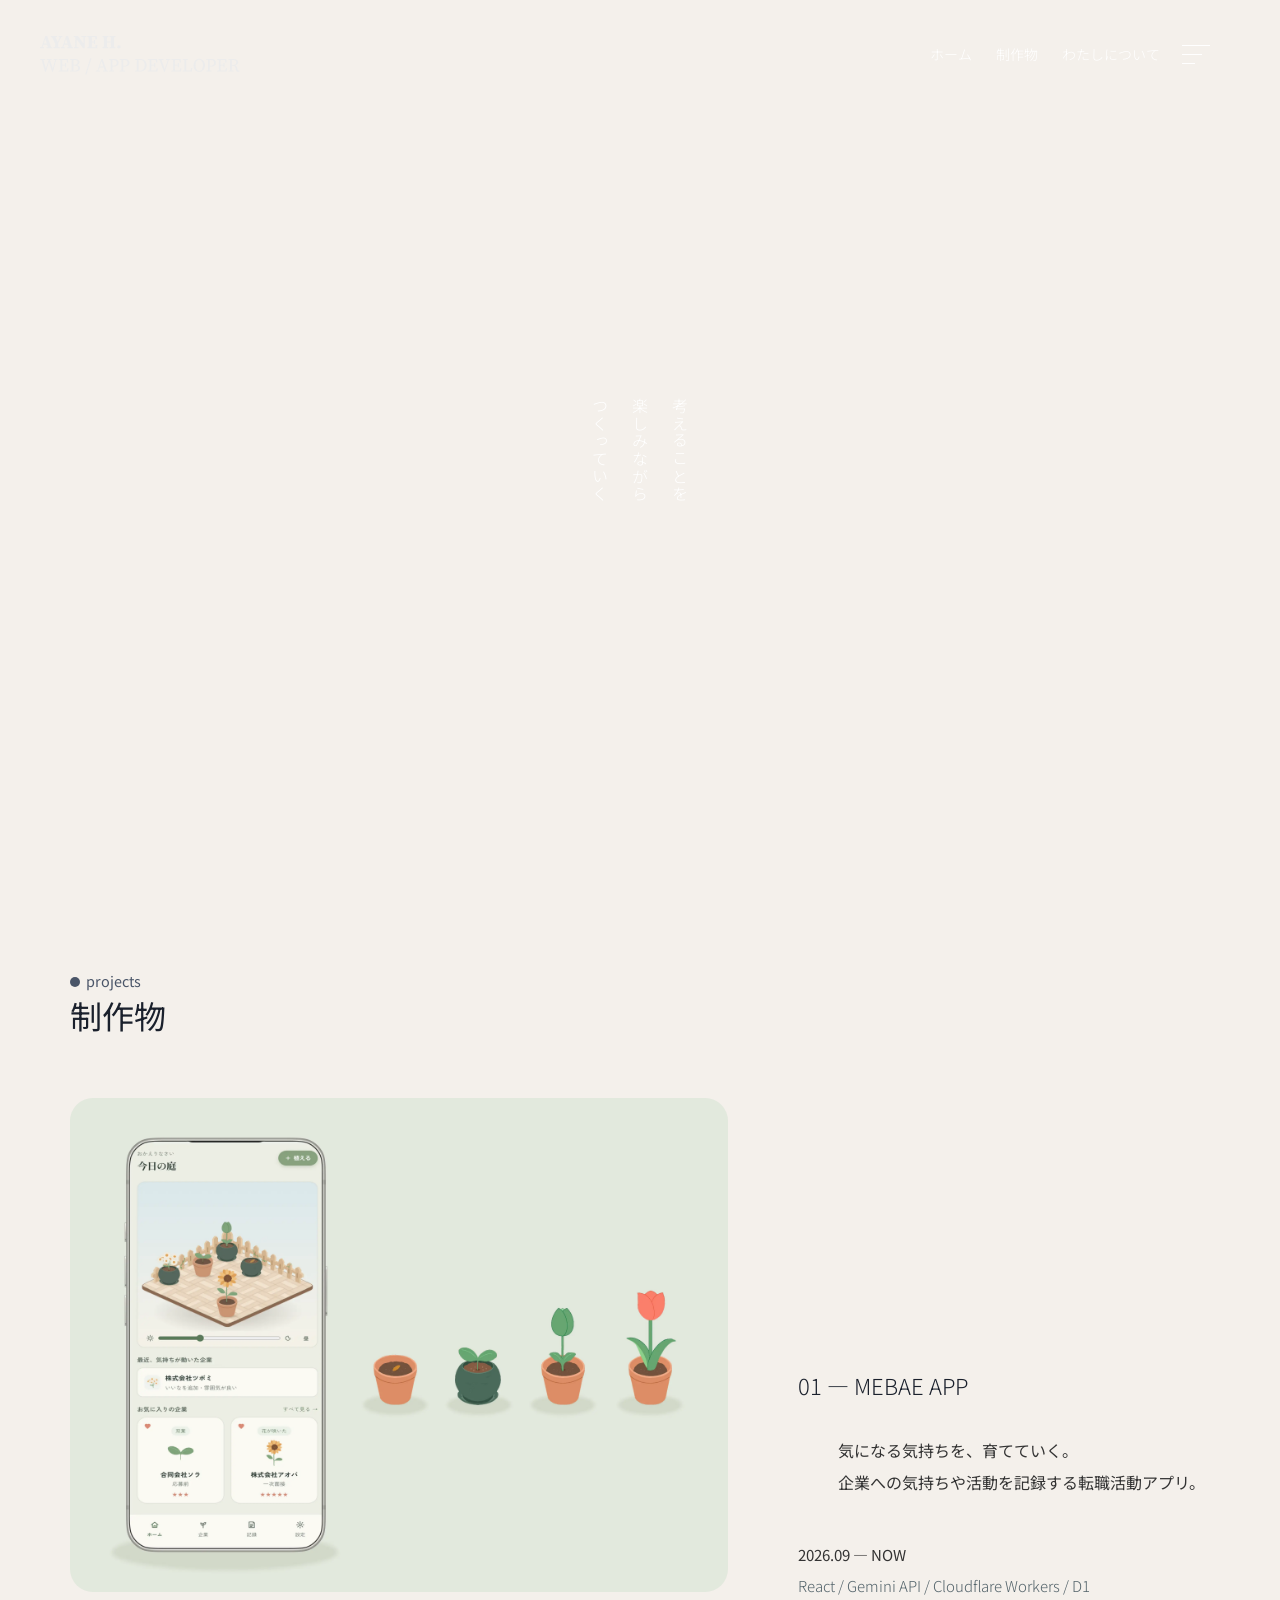
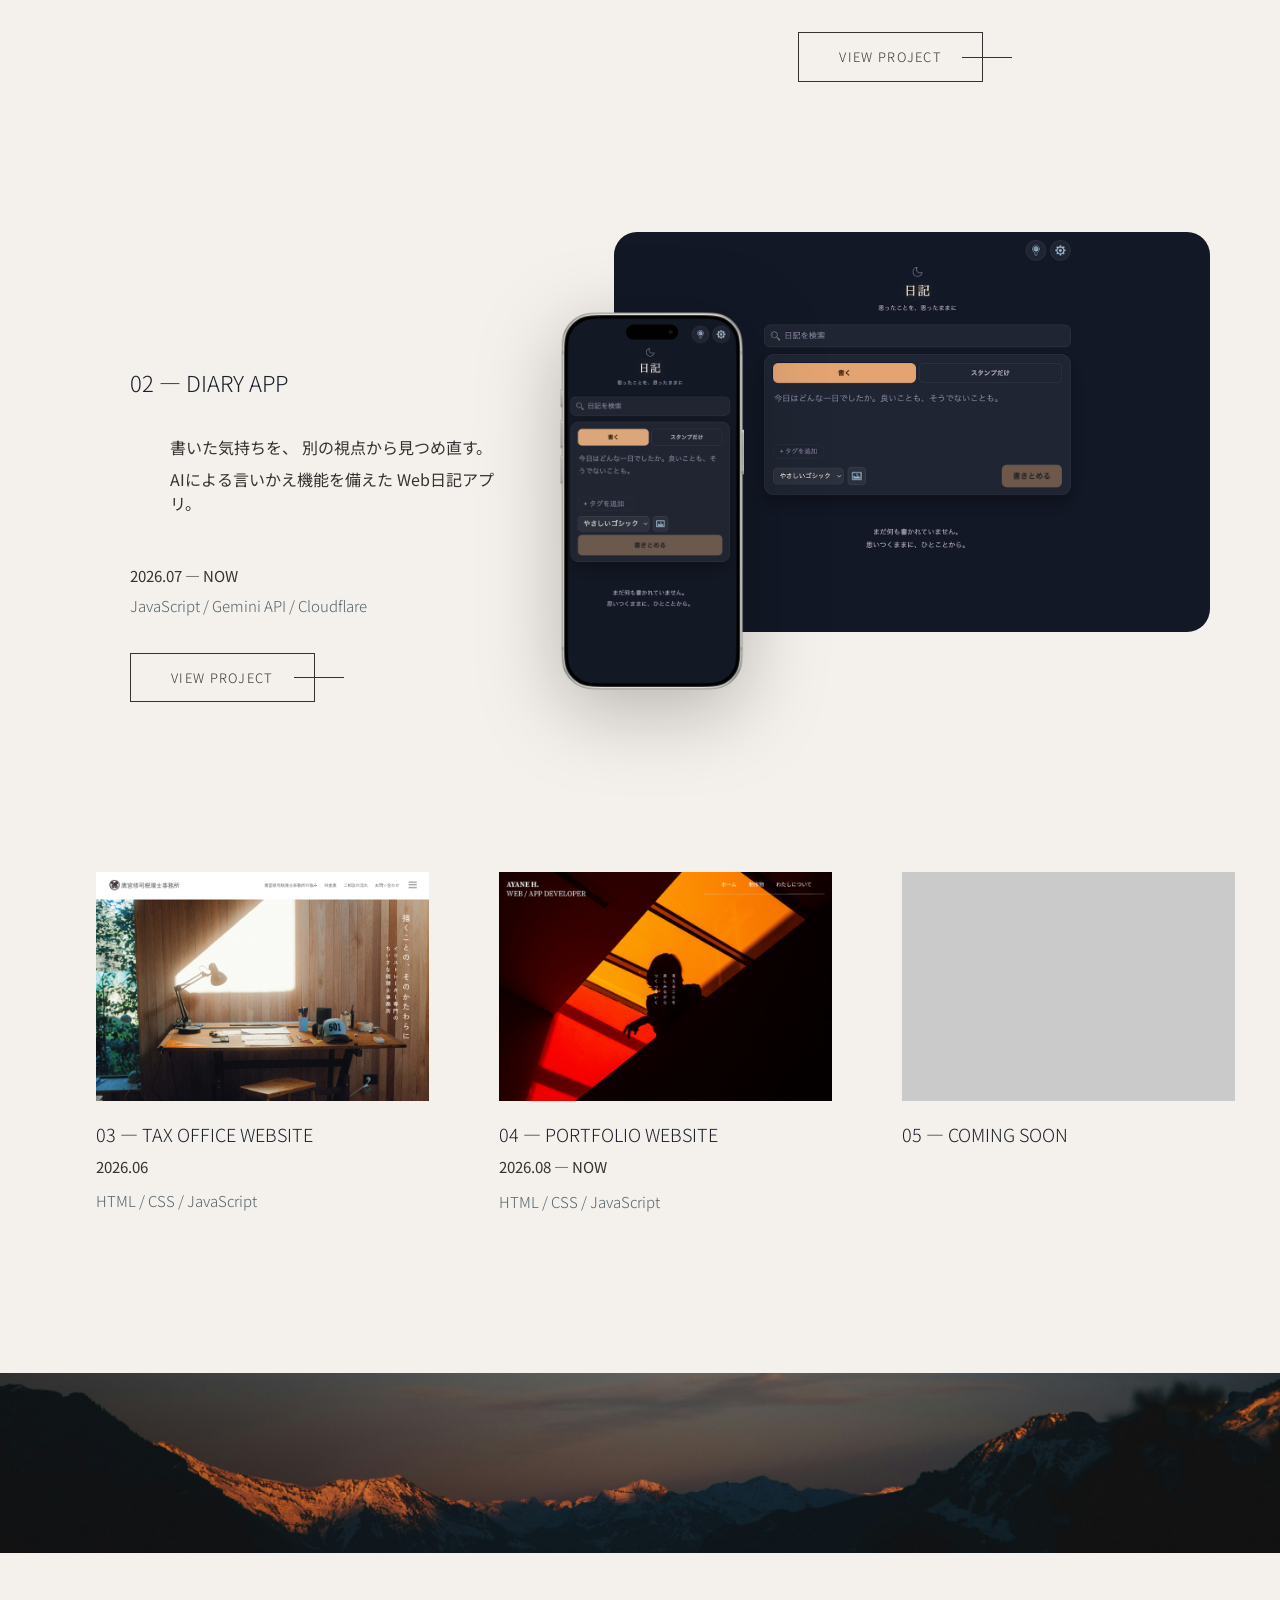
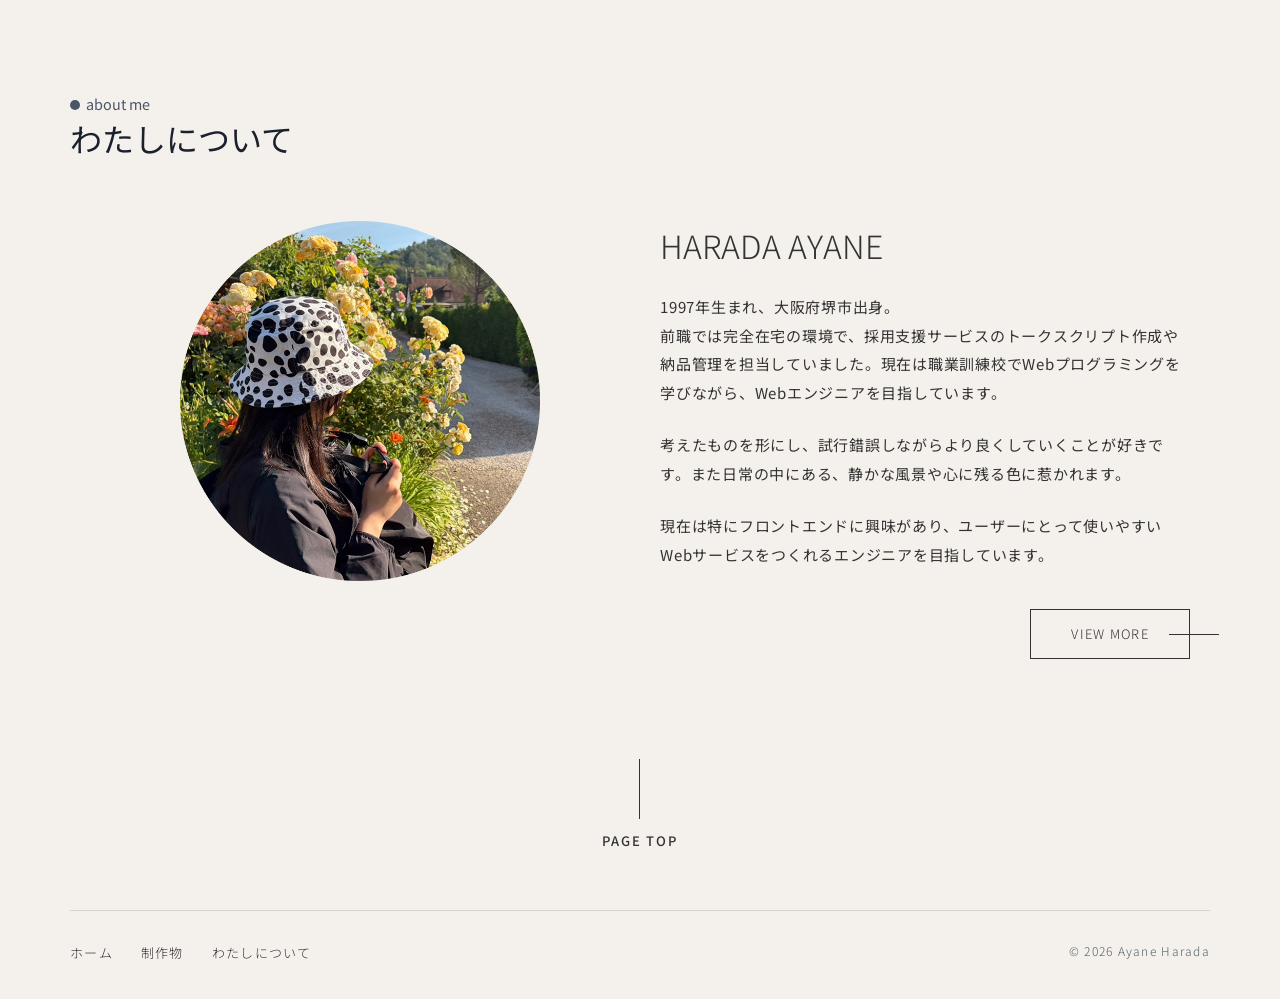
==== commit 538a4a4c: "制作物のリンク修正とレイアウト調整、トップのめばえ画像を差し替え" ====
--- a/index.html
+++ b/index.html
@@ -25,7 +25,7 @@
             <ul class="nav-list">
                 <li><a href="#home">ホーム</a></li>
                 <li><a href="#projects-page">制作物</a></li>
-                <li><a href="#aboutme-page">わたしについて</a></li>
+                <li><a href="about.html">わたしについて</a></li>
             </ul>
         </nav>
 
@@ -53,7 +53,7 @@
                 </a>
             </li>
             <li>
-                <a href="#aboutme-page">
+                <a href="about.html">
                     <span class="menu-en">About me</span>
                     <span class="menu-ja">わたしについて</span>
                 </a>
@@ -96,20 +96,20 @@
 
                 <!-- 作品01：めばえアプリ（画像（PC+スマホ）→ テキストの順） -->
                 <article class="project-item project-item--featured project-item--01">
-                    <a href="diary.html" class="project-media js-fadein">
-                        <img src="img/めばえアプリ.png" alt="めばえアプリ画面" class="project-media__pc">
+                    <a href="mebae.html" class="project-media js-fadein">
+                        <img src="img/めばえアプリ.webp" alt="めばえアプリ画面" class="project-media__pc">
                     </a>
 
                     <div class="project-info js-fadein">
                         <h3 class="project-info__title">01 — MEBAE APP</h3>
                         <p class="project-info__text">気になる気持ちを、育てていく。</p>
-                        <p class="project-info__text">企業への気持ちや活動を記録する転職活動アプリ。</p>
+                        <p class="project-info__text">企業への気持ちや活動を記録する<span class="keep">転職活動アプリ。</span></p>
 
                         <div class="project-meta">
                             <span class="project-meta__date">2026.09 — NOW</span>
                             <span class="project-meta__tech">React / Gemini API / Cloudflare Workers / D1</span>
                         </div>
-                        <a class="project-button" href="#">VIEW PROJECT</a>
+                        <a class="project-button" href="mebae.html">VIEW PROJECT</a>
                     </div>
                 </article>
 
@@ -124,10 +124,10 @@
                             <span class="project-meta__date">2026.07 — NOW</span>
                             <span class="project-meta__tech">JavaScript / Gemini API / Cloudflare</span>
                         </div>
-                        <a class="project-button" href="#">VIEW PROJECT</a>
-                    </div>
-
-                    <a href="#" class="project-media js-fadein">
+                        <a class="project-button" href="diary.html">VIEW PROJECT</a>
+                    </div>
+
+                    <a href="diary.html" class="project-media js-fadein">
                         <img src="img/日記アプリSS.png" alt="日記アプリPC版画面" class="project-media__pc">
                         <img src="img/日記アプリスマホSS.png" alt="日記アプリスマホ版画面" class="project-media__sp">
                     </a>
@@ -138,7 +138,7 @@
 
                     <!-- 03 -->
                     <article class="project-item project-item--sub js-fadein">
-                        <a href="#" class="project-media">
+                        <a href="tax-office.html" class="project-media">
                             <img src="img/projects3.png" alt="作品03画面" class="project-media__image">
                         </a>
                         <h3 class="project-info__title">03 — TAX OFFICE WEBSITE</h3>
@@ -150,7 +150,7 @@
 
                     <!-- 04 -->
                     <article class="project-item project-item--sub js-fadein">
-                        <a href="#" class="project-media">
+                        <a href="portfolio.html" class="project-media">
                             <img src="img/projects4.png" alt="作品04画面" class="project-media__image">
                         </a>
                         <h3 class="project-info__title">04 — PORTFOLIO WEBSITE</h3>
@@ -194,7 +194,7 @@
                 </div>
 
                 <div class="about-content js-fadein">
-                    <p class="about-name">AYANE HARADA</p>
+                    <p class="about-name">HARADA AYANE</p>
 
                     <div class="about-block">
                         <p class="about-text">
@@ -217,7 +217,7 @@
                         </p>
                     </div>
 
-                    <a class="project-button" href="#">VIEW MORE</a>
+                    <a class="project-button" href="about.html">VIEW MORE</a>
                 </div>
             </div>
         </section>
@@ -233,7 +233,7 @@
         <ul class="site-footer__links">
             <li><a href="#home">ホーム</a></li>
             <li><a href="#projects-page">制作物</a></li>
-            <li><a href="#aboutme-page">わたしについて</a></li>
+            <li><a href="about.html">わたしについて</a></li>
         </ul>
         <small class="site-footer__copy">© 2026 Ayane Harada</small>
     </footer>
--- a/css/style.css
+++ b/css/style.css
@@ -565,8 +565,23 @@
     min-width: 0;
 }
 
-.project-item--01 .project-info {
-    margin-top: 450px;
+/* 途中で改行させたくない言葉のかたまり */
+.keep {
+    display: inline-block;
+}
+
+/* 01：テキストを画像の右下に置き、下へ少しはみ出させる（PC表示のみ） */
+@media screen and (min-width: 1025px) {
+    .project-item--01 {
+        margin-bottom: 120px;
+        align-items: flex-end;      /* テキストを画像の下端にそろえる */
+    }
+
+    .project-item--01 .project-info {
+        margin-top: 0;
+        margin-bottom: -90px;       /* 画像の下端から下へはみ出す量。大きくするほど下がる */
+        margin-left: 30px;
+    }
 }
 
 /* ---------- 02：テキスト左・画像右、スマホ画像をPC画像の左下に重ねる ---------- */
@@ -600,7 +615,7 @@
 
 /* はみ出したスマホ画像が03〜05と重ならないよう下に余白 */
 .project-item--02 {
-    margin-bottom: 120px;
+    margin-bottom: 40px;
 }
 
 /* ---------- 01・02 共通：テキストまわり ---------- */
@@ -618,7 +633,7 @@
 }
 
 .project-item--featured .project-info__text:first-of-type {
-    margin-top: 65px;
+    margin-top: 36px;
 }
 
 .project-meta {
@@ -687,6 +702,18 @@
     content: "";
     position: absolute;
     inset: 0;
+}
+
+/* 02：テキストを画像の左下に置き、下へ少しはみ出させる（PC表示のみ） */
+@media screen and (min-width: 1025px) {
+    .project-item--02 {
+        align-items: flex-end;
+    }
+
+    .project-item--02 .project-info {
+        margin-top: 0;
+        margin-bottom: -70px;
+    }
 }
 
 /* ---------- VIEW PROJECT ボタン ----------
